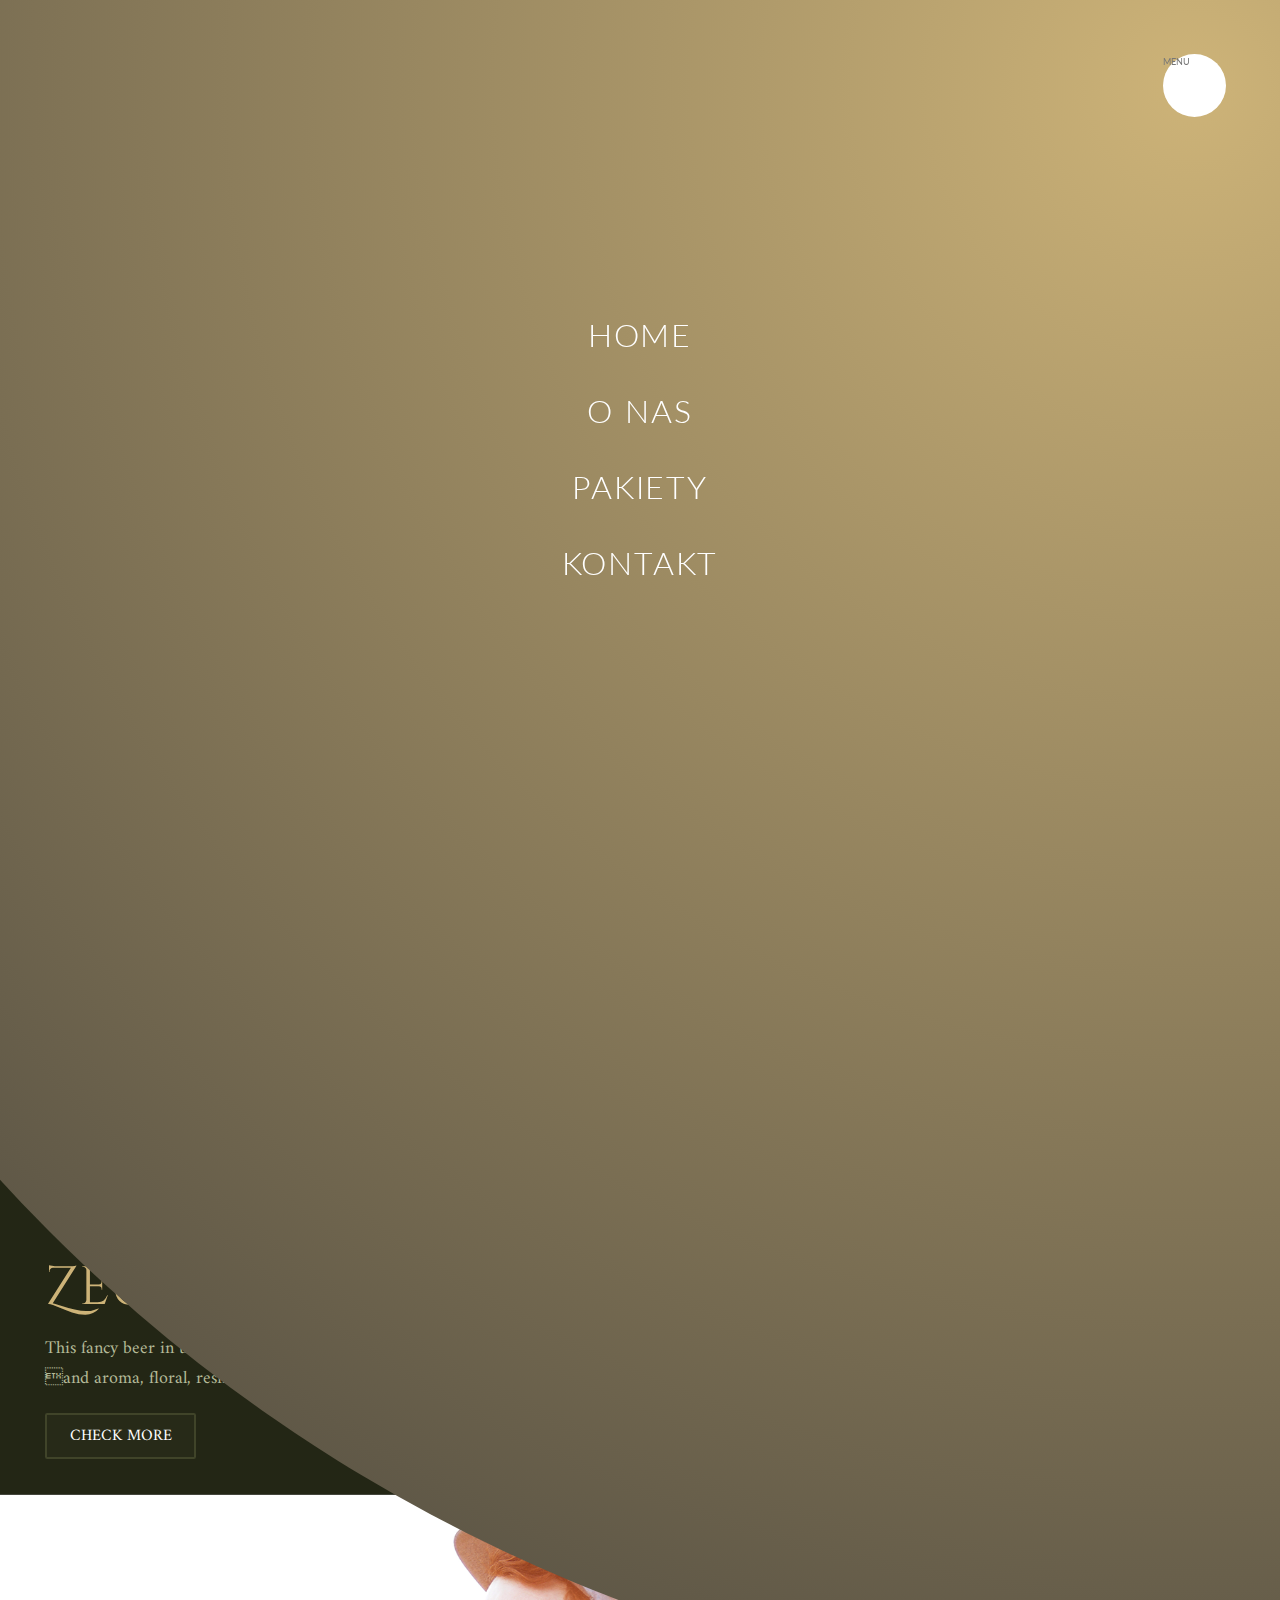
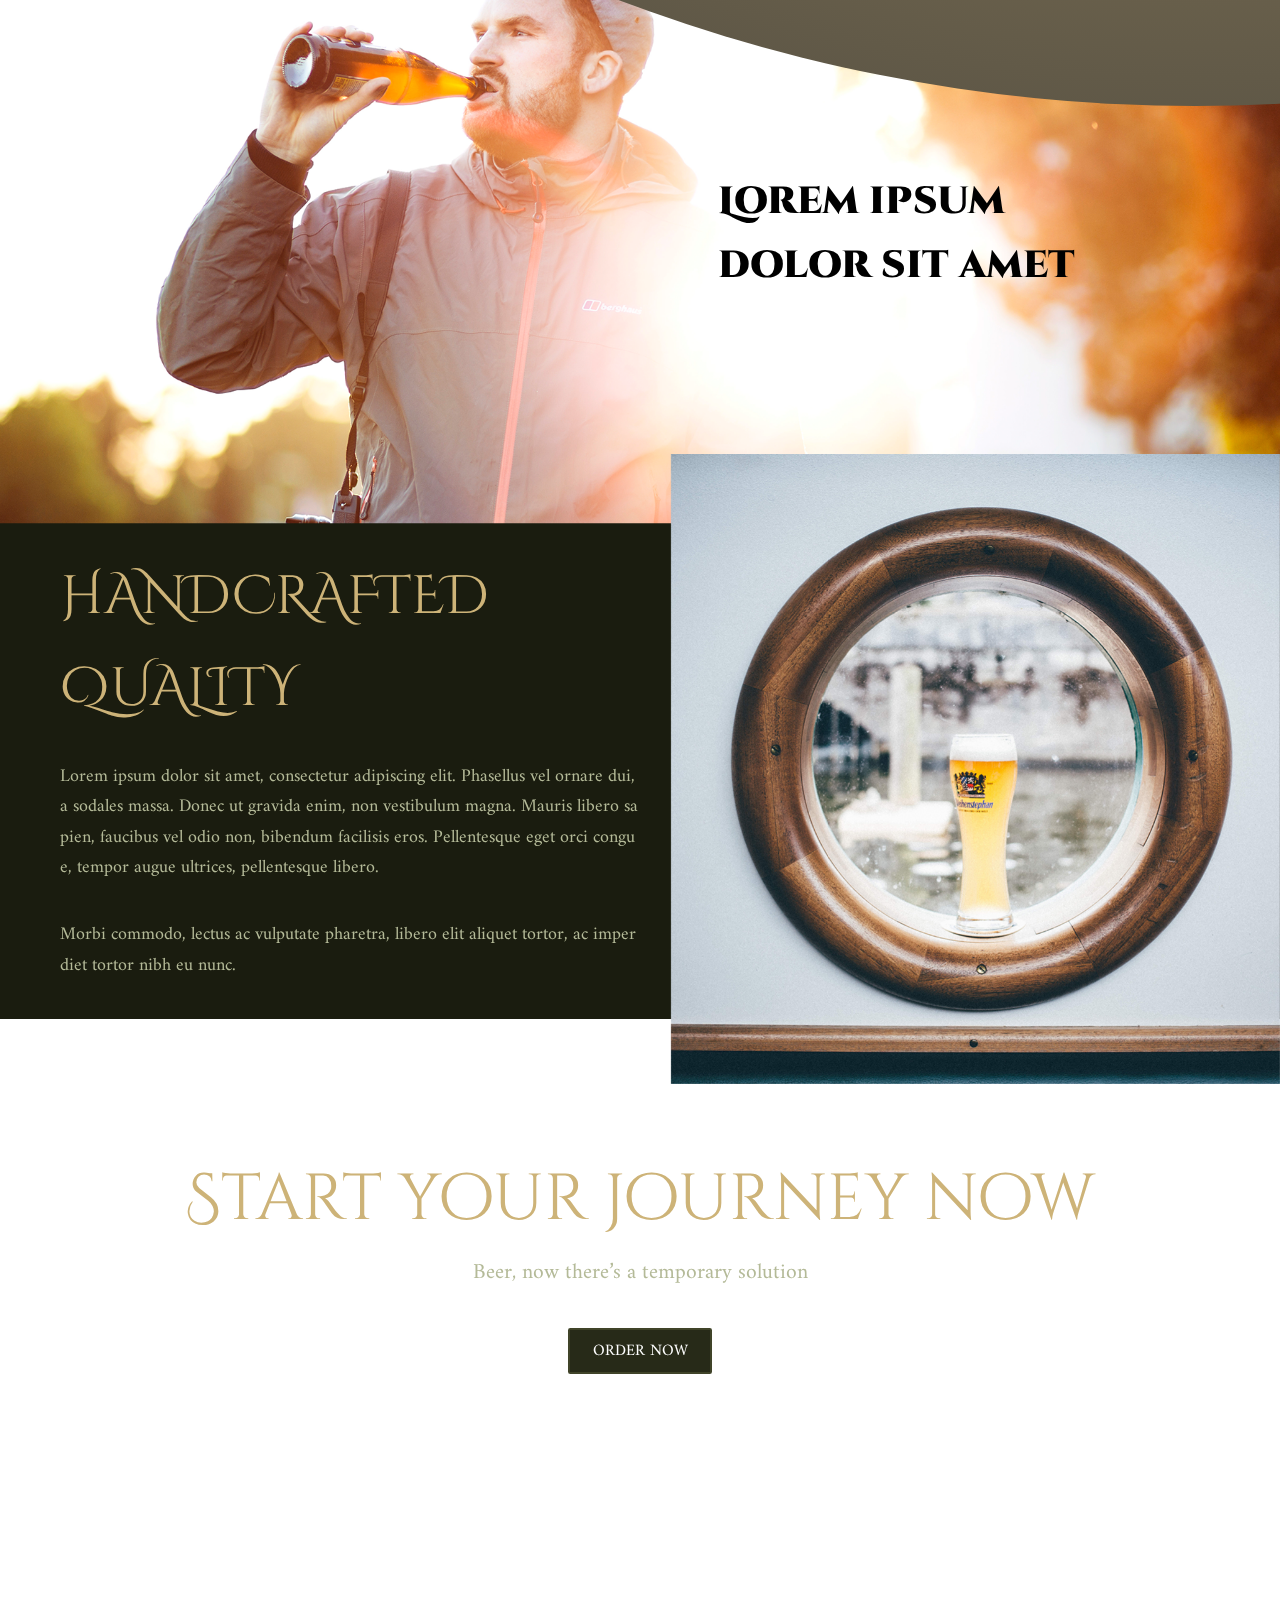
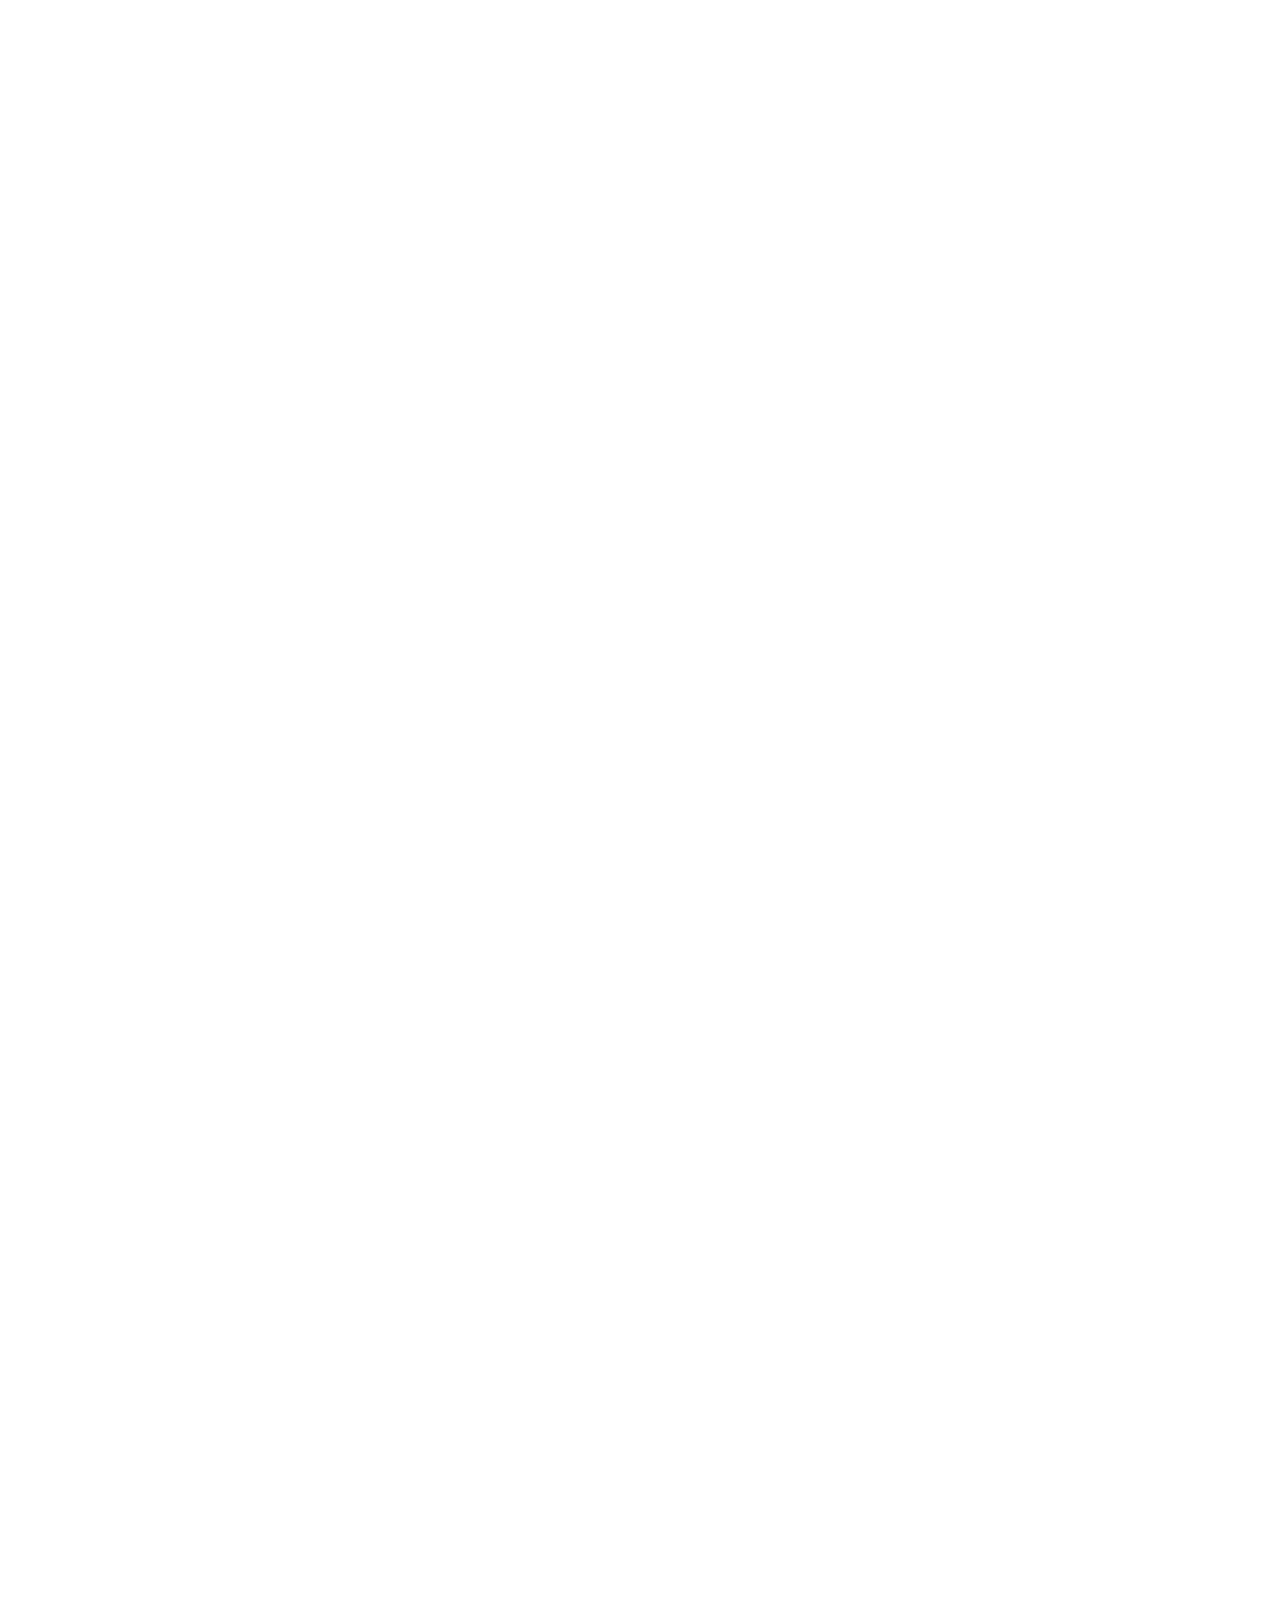
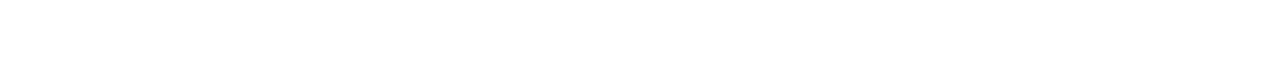
==== index.html @ 7e0c9256 "wysylam" ====
<!DOCTYPE html>
<html lang="pl-PL">
  <head>
    <meta charset="UTF-8"/>
    <meta name="viewport" content="width=device-width, initial-scale=1.0"/>
    <meta http-equiv="X-UA-Compatible" content="ie=edge"/>
    <link rel="stylesheet" href="https://fonts.googleapis.com/css?family=Lato:100,300,400,700,900"/>
    <link rel="stylesheet" href="https://use.fontawesome.com/releases/v5.0.13/css/all.css"/>
    <link rel="stylesheet" href="css/bootstrap.min.css"/>
    <link rel="stylesheet" href="css/main.css"/>
    <script src="https://code.jquery.com/jquery-3.2.1.slim.min.js"></script>
    <script src="https://cdnjs.cloudflare.com/ajax/libs/popper.js/1.12.9/umd/popper.min.js"></script>
    <script src="js/bootstrap.min.js"></script>
    <script src="js/app.js"></script>
    <title>Piwko</title>
  </head>
  <body>

    <div class="navigation">
      <input type="checkbox" class="navigation__checkbox" id="navi-toggle">
      <label for="navi-toggle" class="navigation__button">MENU</label>

      <div class="navigation__background">&nbsp;</div>
      <nav class="navigation__nav">
        <ul class="navigation__list">
          <li class="navigation__item"><a href="#" class="navigation__link">Home</a></li>
          <li class="navigation__item"><a href="#" class="navigation__link">O nas</a></li>
          <li class="navigation__item"><a href="#" class="navigation__link">Pakiety</a></li>
          <li class="navigation__item"><a href="#" class="navigation__link">Kontakt</a></li>
        </ul>
      </nav>
    </div>

    <header class="header">
      <div class="header__logo-box"><img src="img/logo.png" alt="Logo" class="header__logo"/></div>
      <div class="header__text-box">
        <h1 class="heading-primary"><span class="heading-primary--main">Beer</span><span class="heading-primary--sub-1">Now there's a temporary solution.</span><span class="heading-primary--sub-2">Dan Castellaneta</span></h1>
      </div>
      <div class="header__scroll-box">
        <div class="header__scroll-content"><span class="header__scroll-content--text">scroll down</span><span class="header__scroll-content--icon"> <i class="fas fa-angle-down fa-2x"></i></span></div>
      </div>
    </header>
    <main>
      <section class="section-info">
        <div class="section-info__text-box">
          <h2 class="heading-secondary u-ml-8">The joy of brewing</h2>
          <p class="sub-heading u-ml-8">We develop recipes, imported materials, experiment, and spills brew beer in the friendly breweries.</p>
        </div><img src="img/photo_right.png" alt="Piwny świat" class="section-info__img-right"/><img src="img/butelka.png" alt="Butelka z piwem" class="section-info__img-bottle"/>
        <div class="section-info__banner">
          <h2 class="heading-secondary u-ml-8">Zeus - Best Quality</h2>
          <p class="sub-heading u-ml-8">This fancy beer in the style of American India Pale Ale. Red-copper-bodied, with citrus flavor and aroma, floral, resin, pine and fruit derived from American hops.</p><a href="#" class="btn btn--black u-ml-8">CHECK MORE</a>
        </div>
      </section>
      <section class="section-banner-1">
        <div class="section-banner-1__text-box">
          <h2>Lorem ipsum </br> dolor sit amet</h2>
        </div>
      </section>
      <section class="section-handcraft">
        <div class="col-6">
          <div class="section-handcraft__text-box">
            <h2 class="heading-secondary u-ml-8">HANDCRAFTED QUALITY</h2>
            <p class="sub-heading u-ml-8">Lorem ipsum dolor sit amet, consectetur adipiscing elit. Phasellus vel ornare dui, a sodales massa. Donec ut gravida enim, non vestibulum magna. Mauris libero sapien, faucibus vel odio non, bibendum facilisis eros. Pellentesque eget orci congue, tempor augue ultrices, pellentesque libero.</p>
            <p class="sub-heading u-ml-8"> Morbi commodo, lectus ac vulputate pharetra, libero elit aliquet tortor, ac imperdiet tortor nibh eu nunc. </p>
          </div>
        </div><img src="img/photo_right_2.png" alt="" class="section-handcraft__img-right float-right"/>
      </section>
      <section class="section-banner-2">
        <div class="section-banner-2__text-box">
          <h2 class="heading-secondary">Start your journey now</h2>
          <p class="sub-heading">Beer, now there’s a temporary solution</p><a href="#" class="btn btn--black">ORDER NOW</a>
        </div>
      </section>
    </main>
    <footer class="footer">
      <div class="container">
        <div class="row">
          <div class="col-md-4"> 
            <h2 class="footer__heading">O nas</h2>
            <p class="footer__text">Lorem ipsum dolor amet vaporware tilde thundercats you probably haven't heard of them, flannel deep v next level wayfarers shaman street art humblebrag.</p>
          </div>
          <div class="col-md-4">
            <h2 class="footer__heading">Współpraca</h2>
            <p class="footer__text"> Meggings fingerstache 3 wolf moon gentrify pour-over shabby chic listicle plaid readymade. Single-origin coffee kickstarter offal messenger bag vexillologist. </p>
          </div>
          <div class="col-md-4"> 
            <div class="footer__list">
              <h2 class="footer__heading">Bądź w kontakcie</h2><a href="" class="footer__link footer__link--fb"><i class="fab fa-facebook-f"></i></a><a href="" class="footer__link footer__link--tt"><i class="fab fa-twitter"></i></a><a href="" class="footer__link footer__link--yt"><i class="fab fa-youtube"></i></a><a href="" class="footer__link footer__link--pin"><i class="fab fa-pinterest"></i></a>
            </div>
          </div>
        </div>
      </div>
    </footer>
  </body>
</html>
---- css/main.css ----
@charset "UTF-8";
@import url("https://fonts.googleapis.com/css?family=Cinzel+Decorative:400,700,900");
@import url("https://fonts.googleapis.com/css?family=Amiri:400,400i,700i");
/* line 5, ../../../../../../Program Files (x86)/RailsInstaller/Ruby2.3.0/lib/ruby/gems/2.3.0/gems/compass-core-1.0.3/stylesheets/compass/reset/_utilities.scss */
html, body, div, span, applet, object, iframe,
h1, h2, h3, h4, h5, h6, p, blockquote, pre,
a, abbr, acronym, address, big, cite, code,
del, dfn, em, img, ins, kbd, q, s, samp,
small, strike, strong, sub, sup, tt, var,
b, u, i, center,
dl, dt, dd, ol, ul, li,
fieldset, form, label, legend,
table, caption, tbody, tfoot, thead, tr, th, td,
article, aside, canvas, details, embed,
figure, figcaption, footer, header, hgroup,
menu, nav, output, ruby, section, summary,
time, mark, audio, video {
  margin: 0;
  padding: 0;
  border: 0;
  font: inherit;
  font-size: 100%;
  vertical-align: baseline;
}

/* line 22, ../../../../../../Program Files (x86)/RailsInstaller/Ruby2.3.0/lib/ruby/gems/2.3.0/gems/compass-core-1.0.3/stylesheets/compass/reset/_utilities.scss */
html {
  line-height: 1;
}

/* line 24, ../../../../../../Program Files (x86)/RailsInstaller/Ruby2.3.0/lib/ruby/gems/2.3.0/gems/compass-core-1.0.3/stylesheets/compass/reset/_utilities.scss */
ol, ul {
  list-style: none;
}

/* line 26, ../../../../../../Program Files (x86)/RailsInstaller/Ruby2.3.0/lib/ruby/gems/2.3.0/gems/compass-core-1.0.3/stylesheets/compass/reset/_utilities.scss */
table {
  border-collapse: collapse;
  border-spacing: 0;
}

/* line 28, ../../../../../../Program Files (x86)/RailsInstaller/Ruby2.3.0/lib/ruby/gems/2.3.0/gems/compass-core-1.0.3/stylesheets/compass/reset/_utilities.scss */
caption, th, td {
  text-align: left;
  font-weight: normal;
  vertical-align: middle;
}

/* line 30, ../../../../../../Program Files (x86)/RailsInstaller/Ruby2.3.0/lib/ruby/gems/2.3.0/gems/compass-core-1.0.3/stylesheets/compass/reset/_utilities.scss */
q, blockquote {
  quotes: none;
}
/* line 103, ../../../../../../Program Files (x86)/RailsInstaller/Ruby2.3.0/lib/ruby/gems/2.3.0/gems/compass-core-1.0.3/stylesheets/compass/reset/_utilities.scss */
q:before, q:after, blockquote:before, blockquote:after {
  content: "";
  content: none;
}

/* line 32, ../../../../../../Program Files (x86)/RailsInstaller/Ruby2.3.0/lib/ruby/gems/2.3.0/gems/compass-core-1.0.3/stylesheets/compass/reset/_utilities.scss */
a img {
  border: none;
}

/* line 116, ../../../../../../Program Files (x86)/RailsInstaller/Ruby2.3.0/lib/ruby/gems/2.3.0/gems/compass-core-1.0.3/stylesheets/compass/reset/_utilities.scss */
article, aside, details, figcaption, figure, footer, header, hgroup, main, menu, nav, section, summary {
  display: block;
}

/*
0-576px :       sm
576-768px :     md
768-992px :     lg
992-1200 :      xl
1200-1366:      xxl
[1366+] :   Podstawowe style


$breakepoint opcje:
-sm
-md
-gl
-xl

1em = 16px : najlepsze do media-query s─ů em'y , 16px to podstawowa warto┼Ť─ç czcionki przegl─ůdarki
*/
@keyframes upDown {
  0% {
    opacity: 0;
    -webkit-transform: translateY(-5px);
    -moz-transform: translateY(-5px);
    -ms-transform: translateY(-5px);
    -o-transform: translateY(-5px);
    transform: translateY(-5px);
  }
  100% {
    opacity: 1;
    -webkit-transform: translateY(15px);
    -moz-transform: translateY(15px);
    -ms-transform: translateY(15px);
    -o-transform: translateY(15px);
    transform: translateY(15px);
  }
}
/* line 1, ../sass/base/_base.scss */
*,
*::before,
*::after {
  margin: 0;
  padding: 0;
  box-sizing: inherit;
}

/* line 9, ../sass/base/_base.scss */
html {
  font-size: 62.5%;
}
@media (max-width: 85.375em) {
  /* line 9, ../sass/base/_base.scss */
  html {
    font-size: 56.25%;
  }
}
@media (max-width: 75em) {
  /* line 9, ../sass/base/_base.scss */
  html {
    font-size: 50%;
  }
}
@media (max-width: 62em) {
  /* line 9, ../sass/base/_base.scss */
  html {
    font-size: 43.75%;
  }
}
@media (max-width: 48em) {
  /* line 9, ../sass/base/_base.scss */
  html {
    font-size: 43.75%;
  }
}
@media (max-width: 36em) {
  /* line 9, ../sass/base/_base.scss */
  html {
    font-size: 31.25%;
  }
}

/* line 34, ../sass/base/_base.scss */
body {
  box-sizing: border-box;
}

/* line 4, ../sass/base/_typography.scss */
body {
  font-family: "Lato", sans-serif;
  font-weight: 400;
  line-height: 1.7;
  color: #777;
}

/* line 11, ../sass/base/_typography.scss */
.heading-secondary {
  font-family: "Cinzel Decorative", cursive;
  font-size: 6rem;
}
@media (max-width: 62em) {
  /* line 11, ../sass/base/_typography.scss */
  .heading-secondary {
    font-size: 5rem;
  }
}
@media (max-width: 48em) {
  /* line 11, ../sass/base/_typography.scss */
  .heading-secondary {
    font-size: 4.7rem;
  }
}
@media (max-width: 425px) {
  /* line 11, ../sass/base/_typography.scss */
  .heading-secondary {
    font-size: 3.7rem;
  }
}

/* line 28, ../sass/base/_typography.scss */
.sub-heading {
  font-family: "Amiri", cursive;
  font-size: 2rem;
}
@media (max-width: 62em) {
  /* line 28, ../sass/base/_typography.scss */
  .sub-heading {
    font-size: 1.8rem;
  }
}

/* line 1, ../sass/base/_utilities.scss */
.u-ml-8 {
  margin-left: 8rem;
}
@media (max-width: 1440px) {
  /* line 1, ../sass/base/_utilities.scss */
  .u-ml-8 {
    margin-left: 5rem;
  }
}
@media (max-width: 425px) {
  /* line 1, ../sass/base/_utilities.scss */
  .u-ml-8 {
    margin-left: 3rem;
  }
}

/* line 3, ../sass/components/_btn-black.scss */
.btn--black:link, .btn--black:visited {
  font-family: 'Amiri', cursive;
  font-size: initial;
  text-transform: uppercase;
  color: #fff;
  border: 2px solid #404429;
  background: #272a18;
  padding: 1rem 2.5rem;
  -webkit-transition: all 0.3s ease-in;
  -moz-transition: all 0.3s ease-in;
  -ms-transition: all 0.3s ease-in;
  -o-transition: all 0.3s ease-in;
  transition: all 0.3s ease-in;
}
/* line 16, ../sass/components/_btn-black.scss */
.btn--black:hover {
  color: #272a18;
  background: #e9e0e0;
}

/* line 1, ../sass/layout/_footer.scss */
.footer {
  background: #272a18;
  padding: 4rem;
  height: 20rem;
  position: fixed;
  bottom: 0;
  width: 100%;
  color: #fff;
  font-size: initial;
}
@media (max-width: 48em) {
  /* line 1, ../sass/layout/_footer.scss */
  .footer {
    height: 40rem;
  }
}
@media (max-width: 36em) {
  /* line 1, ../sass/layout/_footer.scss */
  .footer {
    height: 30rem;
  }
}
@media (max-width: 425px) {
  /* line 1, ../sass/layout/_footer.scss */
  .footer {
    height: 35rem;
  }
}
/* line 21, ../sass/layout/_footer.scss */
.footer__heading {
  font-size: 2.5rem;
  margin-bottom: 2rem;
}
/* line 26, ../sass/layout/_footer.scss */
.footer__text {
  font-size: 1.4rem;
}
@media (max-width: 48em) {
  /* line 30, ../sass/layout/_footer.scss */
  .footer__text:not(:last-child) {
    margin-bottom: 4rem;
  }
}
/* line 37, ../sass/layout/_footer.scss */
.footer__link {
  position: relative;
  display: inline-block;
  width: 4rem;
  height: 4rem;
  border-radius: 50%;
  transition: all .3s ease;
}
/* line 45, ../sass/layout/_footer.scss */
.footer__link:not(:last-child) {
  margin-right: 2.3rem;
}
/* line 49, ../sass/layout/_footer.scss */
.footer__link:link, .footer__link:visited {
  color: #fff;
}
/* line 54, ../sass/layout/_footer.scss */
.footer__link:hover {
  border: 1px solid #fff;
}
/* line 58, ../sass/layout/_footer.scss */
.footer__link i {
  position: absolute;
  top: 50%;
  left: 50%;
  transform: translate(-50%, -50%);
}
/* line 62, ../sass/layout/_footer.scss */
.footer__link--fb {
  background: #2e3192;
}
/* line 66, ../sass/layout/_footer.scss */
.footer__link--tt {
  background: #00aeef;
}
/* line 70, ../sass/layout/_footer.scss */
.footer__link--yt {
  background: #ed3123;
}
/* line 74, ../sass/layout/_footer.scss */
.footer__link--pin {
  background: #c8232c;
}

/* line 1, ../sass/layout/_header-home.scss */
.header {
  height: 100vh;
  position: relative;
  background: url("../img/header_background.png") no-repeat center center;
  z-index: 100;
}
@media (max-width: 62em) {
  /* line 1, ../sass/layout/_header-home.scss */
  .header {
    height: 90vh;
  }
}
@media (max-width: 48em) {
  /* line 1, ../sass/layout/_header-home.scss */
  .header {
    height: 80vh;
  }
}
@media (max-width: 36em) {
  /* line 1, ../sass/layout/_header-home.scss */
  .header {
    height: 70vh;
  }
}
@media (max-width: 425px) {
  /* line 1, ../sass/layout/_header-home.scss */
  .header {
    height: 50vh;
  }
}
/* line 23, ../sass/layout/_header-home.scss */
.header__logo-box {
  text-align: center;
  padding-top: 3.5rem;
}
/* line 28, ../sass/layout/_header-home.scss */
.header__logo {
  height: 12rem;
}
/* line 32, ../sass/layout/_header-home.scss */
.header__text-box {
  position: absolute;
  top: 50%;
  left: 50%;
  transform: translate(-50%, -50%);
}
/* line 35, ../sass/layout/_header-home.scss */
.header__text-box .heading-primary {
  text-align: center;
  color: #fff;
}
/* line 40, ../sass/layout/_header-home.scss */
.header__text-box .heading-primary span {
  display: block;
}
/* line 44, ../sass/layout/_header-home.scss */
.header__text-box .heading-primary--main {
  font-size: 6rem;
  font-family: "Cinzel Decorative", cursive;
  font-weight: 900;
  position: relative;
}
/* line 62, ../sass/layout/_header-home.scss */
.header__text-box .heading-primary--main::before, .header__text-box .heading-primary--main::after {
  position: absolute;
  display: block;
  content: '';
  width: 30%;
  height: 3px;
  top: 50%;
  background: #cdb378;
}
@media (max-width: 48em) {
  /* line 62, ../sass/layout/_header-home.scss */
  .header__text-box .heading-primary--main::before, .header__text-box .heading-primary--main::after {
    height: 1px;
  }
}
/* line 78, ../sass/layout/_header-home.scss */
.header__text-box .heading-primary--main::before {
  left: 0;
}
@media (max-width: 48em) {
  /* line 78, ../sass/layout/_header-home.scss */
  .header__text-box .heading-primary--main::before {
    left: -10px;
  }
}
/* line 87, ../sass/layout/_header-home.scss */
.header__text-box .heading-primary--main::after {
  right: 0;
}
@media (max-width: 48em) {
  /* line 87, ../sass/layout/_header-home.scss */
  .header__text-box .heading-primary--main::after {
    right: -10px;
  }
}
/* line 97, ../sass/layout/_header-home.scss */
.header__text-box .heading-primary--sub-1 {
  font-size: 3.6rem;
  font-family: "Cinzel Decorative", cursive;
  font-weight: 400;
  letter-spacing: -1px;
  margin-top: -25px;
}
@media (max-width: 48em) {
  /* line 97, ../sass/layout/_header-home.scss */
  .header__text-box .heading-primary--sub-1 {
    font-size: 3rem;
    margin-top: -10px;
  }
}
/* line 134, ../sass/layout/_header-home.scss */
.header__text-box .heading-primary--sub-2 {
  font-size: 2.4rem;
  font-family: "Amiri", cursive;
  color: #cdb378;
}
@media (max-width: 62em) {
  /* line 134, ../sass/layout/_header-home.scss */
  .header__text-box .heading-primary--sub-2 {
    font-size: 1.7rem;
  }
}
@media (max-width: 36em) {
  /* line 134, ../sass/layout/_header-home.scss */
  .header__text-box .heading-primary--sub-2 {
    font-size: 1.2rem;
  }
}
/* line 153, ../sass/layout/_header-home.scss */
.header__scroll-box {
  position: absolute;
  bottom: 3.7rem;
  text-align: center;
  left: 50%;
  transform: translateX(-50%);
  cursor: pointer;
}
@media (max-width: 62em) {
  /* line 153, ../sass/layout/_header-home.scss */
  .header__scroll-box {
    bottom: 1.7rem;
  }
}
/* line 168, ../sass/layout/_header-home.scss */
.header__scroll-content {
  color: #cdb378;
  font-size: 1.4rem;
  text-transform: uppercase;
}
@media (max-width: 36em) {
  /* line 168, ../sass/layout/_header-home.scss */
  .header__scroll-content {
    font-size: 1rem;
  }
}
/* line 177, ../sass/layout/_header-home.scss */
.header__scroll-content--text {
  display: block;
}
/* line 181, ../sass/layout/_header-home.scss */
.header__scroll-content--icon {
  display: block;
  animation: upDown 3s ease infinite;
}

/* line 2, ../sass/layout/_navigation.scss */
.navigation__checkbox {
  display: none;
}
/* line 6, ../sass/layout/_navigation.scss */
.navigation__button {
  background-color: #fff;
  width: 7rem;
  height: 7rem;
  z-index: 2000;
  border-radius: 50%;
  position: fixed;
  top: 6rem;
  right: 6rem;
}
/* line 18, ../sass/layout/_navigation.scss */
.navigation__background {
  width: 6rem;
  height: 6rem;
  z-index: 1000;
  border-radius: 50%;
  position: fixed;
  top: 6.5rem;
  right: 6.5rem;
  background-image: radial-gradient(#cdb378, #333333);
  transform: scale(60);
}
/* line 30, ../sass/layout/_navigation.scss */
.navigation__nav {
  height: 100vh;
  width: 100%;
  top: 0;
  right: 0;
  position: fixed;
  z-index: 1500;
}
/* line 39, ../sass/layout/_navigation.scss */
.navigation__list {
  position: absolute;
  top: 50%;
  left: 50%;
  transform: translate(-50%, -50%);
  text-align: center;
}
/* line 44, ../sass/layout/_navigation.scss */
.navigation__item {
  margin: 1.5rem;
  letter-spacing: .2rem;
}
/* line 51, ../sass/layout/_navigation.scss */
.navigation__link:link, .navigation__link:visited {
  display: inline-block;
  text-decoration: none;
  font-size: 3.5rem;
  font-weight: 300;
  padding: .5rem 1rem;
  color: #fff;
  text-transform: uppercase;
  background-image: linear-gradient(120deg, transparent 0%, transparent 50%, #fff 50%);
  background-size: 230%;
  transition: all .6s;
  backface-visibility: hidden;
}
/* line 66, ../sass/layout/_navigation.scss */
.navigation__link:hover, .navigation__link:active {
  text-decoration: none;
  color: #333;
  background-position: 100%;
  transform: translateX(1rem);
}

/* line 1, ../sass/pages/_home.scss */
main {
  position: relative;
  margin-bottom: 20rem;
  z-index: 100;
}
@media (max-width: 48em) {
  /* line 1, ../sass/pages/_home.scss */
  main {
    margin-bottom: 40rem;
  }
}
@media (max-width: 36em) {
  /* line 1, ../sass/pages/_home.scss */
  main {
    margin-bottom: 30rem;
  }
}
@media (max-width: 425px) {
  /* line 1, ../sass/pages/_home.scss */
  main {
    margin-bottom: 35rem;
  }
}

/* line 18, ../sass/pages/_home.scss */
.section-info {
  background: #18190e;
  position: relative;
  height: 66rem;
}
/* line 23, ../sass/pages/_home.scss */
.section-info__img-right {
  height: 58rem;
  right: 0;
  position: absolute;
  transform: translateY(-50px);
}
@media (max-width: 48em) {
  /* line 23, ../sass/pages/_home.scss */
  .section-info__img-right {
    transform: translateY(0);
  }
}
@media (max-width: 36em) {
  /* line 23, ../sass/pages/_home.scss */
  .section-info__img-right {
    height: 48rem;
  }
}
@media (max-width: 425px) {
  /* line 23, ../sass/pages/_home.scss */
  .section-info__img-right {
    height: 30rem;
  }
}
/* line 43, ../sass/pages/_home.scss */
.section-info__img-bottle {
  height: 70rem;
  position: absolute;
  right: 45rem;
  top: 60px;
  z-index: 1;
}
@media (max-width: 48em) {
  /* line 43, ../sass/pages/_home.scss */
  .section-info__img-bottle {
    right: 17rem;
    top: 20px;
  }
}
@media (max-width: 425px) {
  /* line 43, ../sass/pages/_home.scss */
  .section-info__img-bottle {
    right: 8rem;
  }
}
/* line 61, ../sass/pages/_home.scss */
.section-info__text-box {
  position: absolute;
  top: 10rem;
}
/* line 65, ../sass/pages/_home.scss */
.section-info__text-box .heading-secondary {
  color: #fff;
}
/* line 69, ../sass/pages/_home.scss */
.section-info__text-box .sub-heading {
  color: #cdb378;
}
@media (max-width: 48em) {
  /* line 69, ../sass/pages/_home.scss */
  .section-info__text-box .sub-heading {
    width: 60%;
  }
}
/* line 79, ../sass/pages/_home.scss */
.section-info__banner {
  background: url(../img/banner_1.png) no-repeat center center;
  padding: 4rem 0;
  position: absolute;
  top: 30rem;
  width: 82%;
  height: 358px;
}
/* line 87, ../sass/pages/_home.scss */
.section-info__banner .heading-secondary {
  color: #cdb378;
  margin-top: 4rem;
}
/* line 91, ../sass/pages/_home.scss */
.section-info__banner .sub-heading {
  color: #b4ba98;
  word-break: break-all;
  width: 71%;
}
@media (max-width: 1440px) {
  /* line 91, ../sass/pages/_home.scss */
  .section-info__banner .sub-heading {
    width: 64%;
  }
}
@media (max-width: 62em) {
  /* line 91, ../sass/pages/_home.scss */
  .section-info__banner .sub-heading {
    width: 62%;
  }
}
@media (max-width: 48em) {
  /* line 91, ../sass/pages/_home.scss */
  .section-info__banner .sub-heading {
    width: 70%;
  }
}
/* line 110, ../sass/pages/_home.scss */
.section-info__banner .btn--black {
  margin-top: 2rem;
}
@media (max-width: 36em) {
  /* line 110, ../sass/pages/_home.scss */
  .section-info__banner .btn--black {
    padding: 1rem 2rem .6rem;
    font-size: 2.4rem;
  }
}

/* line 123, ../sass/pages/_home.scss */
.section-banner-1 {
  background: url(../img/banner_2.png) no-repeat center top/cover;
  height: 70rem;
  position: relative;
}
@media (max-width: 36em) {
  /* line 123, ../sass/pages/_home.scss */
  .section-banner-1 {
    height: 50rem;
  }
}
/* line 132, ../sass/pages/_home.scss */
.section-banner-1__text-box {
  position: absolute;
  top: 50%;
  left: 70%;
  transform: translate(-50%, -30%);
}
/* line 138, ../sass/pages/_home.scss */
.section-banner-1__text-box h2 {
  font-size: 4.7rem;
  font-family: "Cinzel Decorative", cursive;
  font-weight: 900;
  color: #000;
}
@media (max-width: 1440px) {
  /* line 138, ../sass/pages/_home.scss */
  .section-banner-1__text-box h2 {
    font-size: 4.2rem;
  }
}
@media (max-width: 48em) {
  /* line 138, ../sass/pages/_home.scss */
  .section-banner-1__text-box h2 {
    font-size: 3.4rem;
  }
}
@media (max-width: 425px) {
  /* line 138, ../sass/pages/_home.scss */
  .section-banner-1__text-box h2 {
    font-size: 2.7rem;
  }
}

/* line 162, ../sass/pages/_home.scss */
.section-handcraft {
  background: #1a1c0f;
  position: relative;
  height: 55rem;
}
/* line 167, ../sass/pages/_home.scss */
.section-handcraft__text-box {
  position: absolute;
  top: 3rem;
}
/* line 171, ../sass/pages/_home.scss */
.section-handcraft__text-box .heading-secondary {
  color: #cdb378;
  margin-bottom: 3rem;
}
/* line 176, ../sass/pages/_home.scss */
.section-handcraft__text-box .sub-heading {
  color: #b4ba98;
  word-break: break-all;
}
/* line 180, ../sass/pages/_home.scss */
.section-handcraft__text-box .sub-heading:last-child {
  margin-top: 4rem;
}
/* line 188, ../sass/pages/_home.scss */
.section-handcraft__img-right {
  height: 70rem;
  margin-top: -71px;
  position: absolute;
  right: 0;
  z-index: 1;
}
@media (max-width: 48em) {
  /* line 188, ../sass/pages/_home.scss */
  .section-handcraft__img-right {
    height: 55rem;
    margin-top: -2px;
  }
}
@media (max-width: 36em) {
  /* line 188, ../sass/pages/_home.scss */
  .section-handcraft__img-right {
    height: 45rem;
  }
}
@media (max-width: 425px) {
  /* line 188, ../sass/pages/_home.scss */
  .section-handcraft__img-right {
    height: 35rem;
  }
}

/* line 212, ../sass/pages/_home.scss */
.section-banner-2 {
  position: relative;
  background: url(../img/banner_xxl_2.png) no-repeat center center/cover;
  height: 230rem;
}
@media (max-width: 36em) {
  /* line 212, ../sass/pages/_home.scss */
  .section-banner-2 {
    height: 180rem;
  }
}
/* line 221, ../sass/pages/_home.scss */
.section-banner-2__text-box {
  padding-top: 14rem;
  text-align: center;
}
@media (max-width: 36em) {
  /* line 221, ../sass/pages/_home.scss */
  .section-banner-2__text-box {
    padding-top: 0;
  }
}
/* line 231, ../sass/pages/_home.scss */
.section-banner-2 .heading-secondary {
  color: #cdb378;
  font-size: 7.2rem;
}
@media (max-width: 48em) {
  /* line 231, ../sass/pages/_home.scss */
  .section-banner-2 .heading-secondary {
    font-size: 5.2rem;
  }
}
/* line 241, ../sass/pages/_home.scss */
.section-banner-2 .sub-heading {
  color: #b4ba98;
  font-size: 2.4rem;
}
/* line 246, ../sass/pages/_home.scss */
.section-banner-2 .btn--black {
  margin-top: 4rem;
}
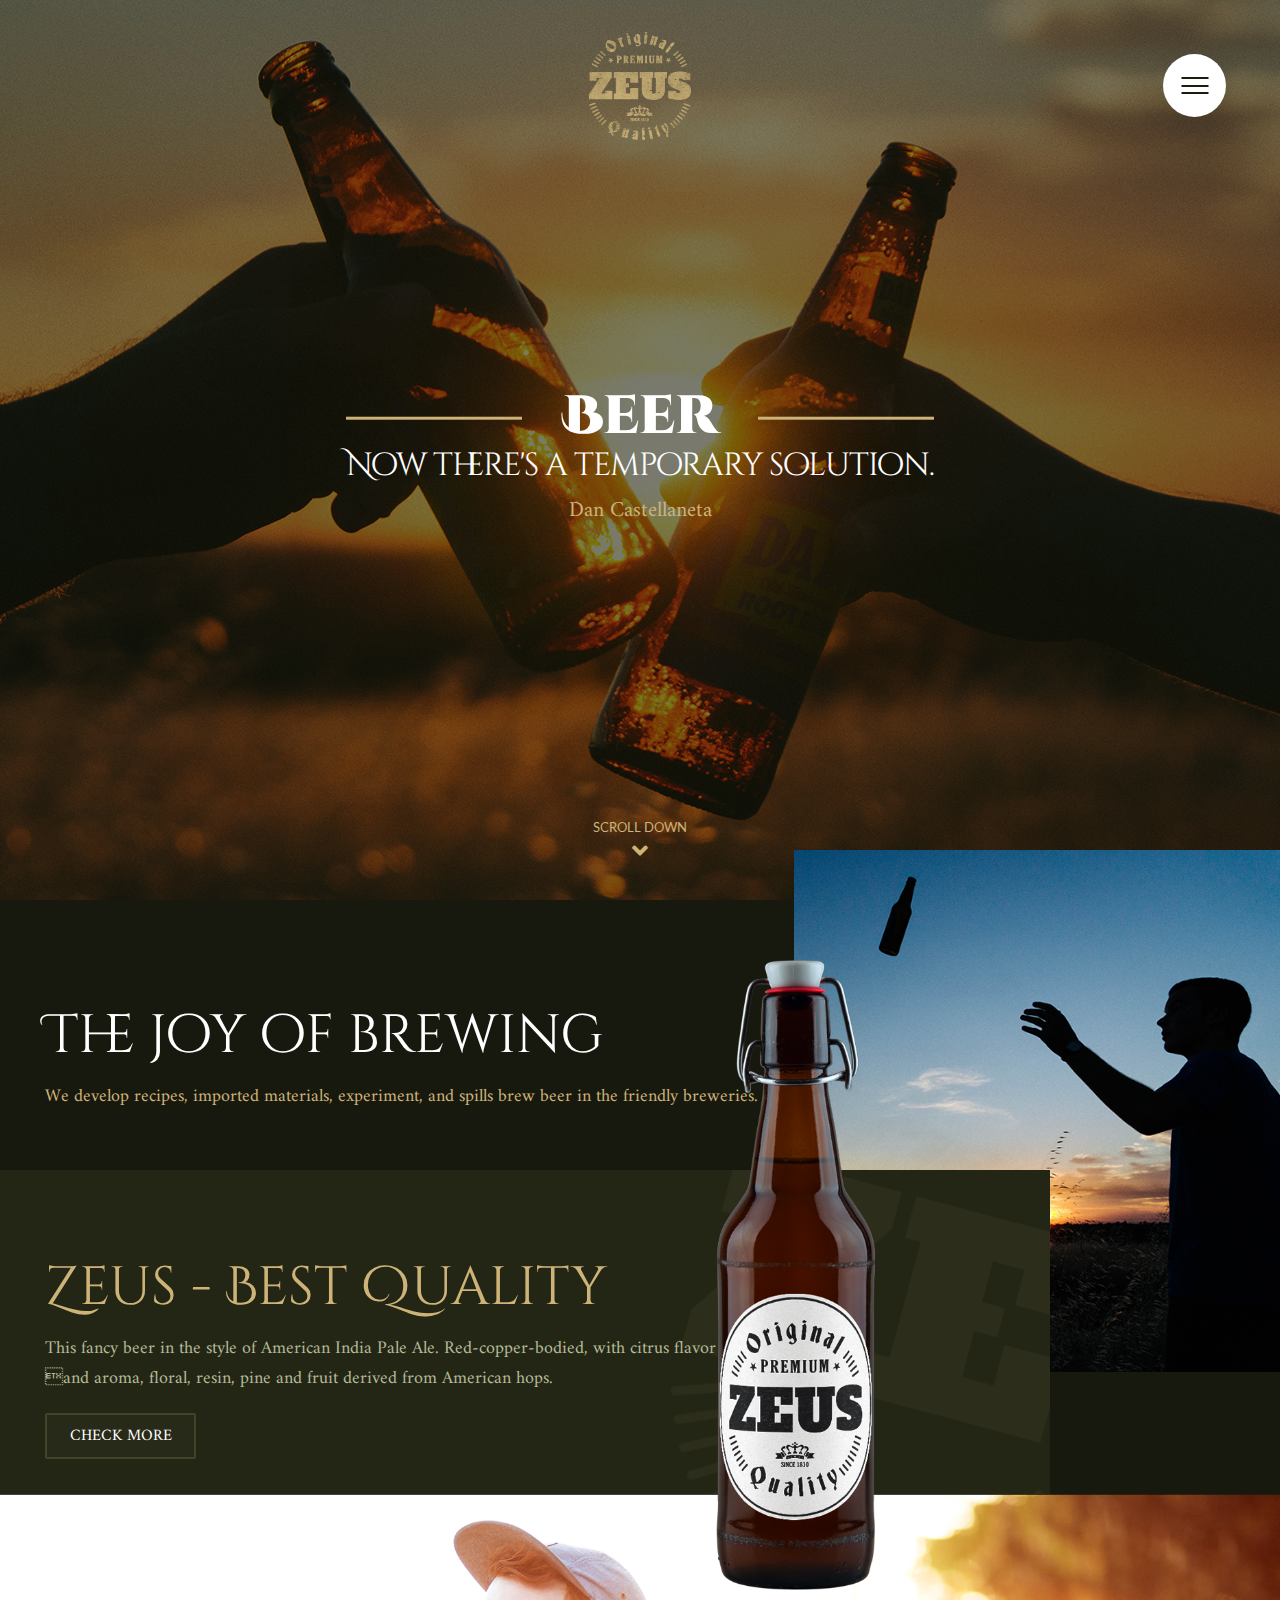
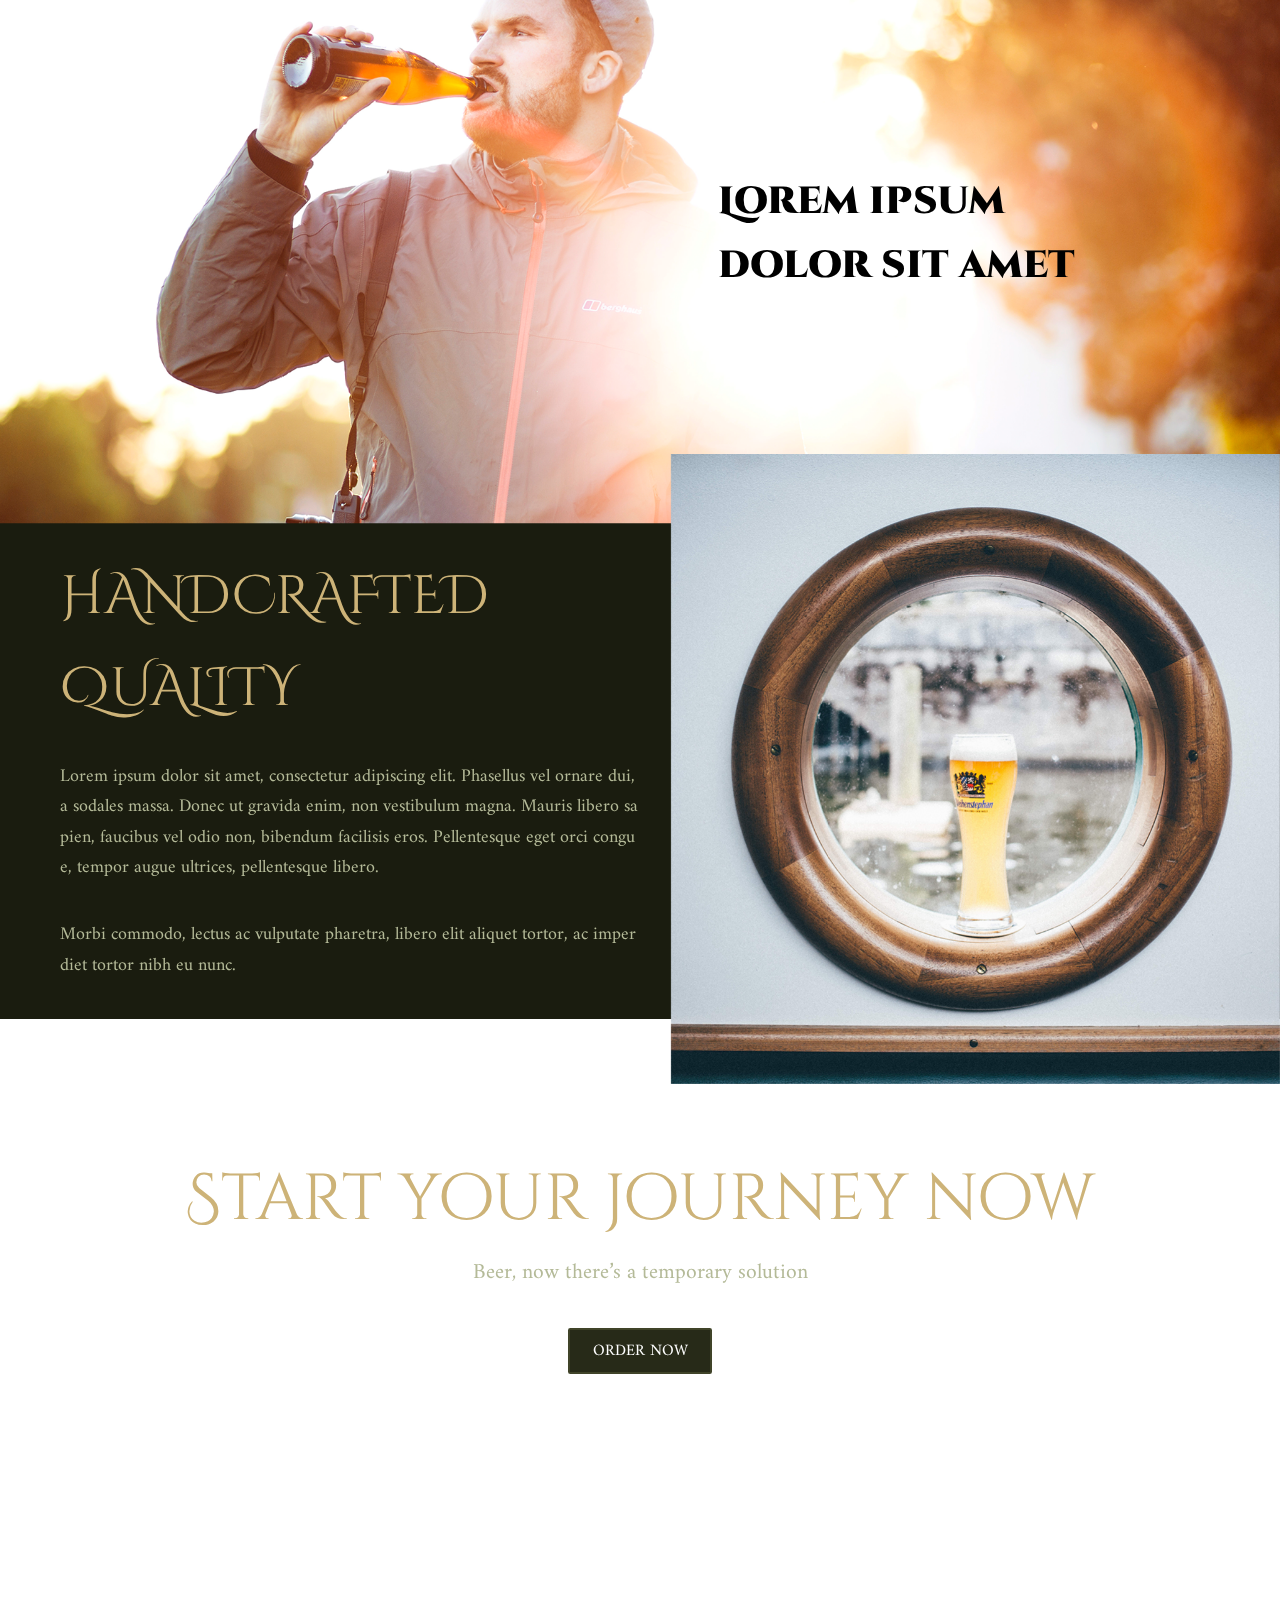
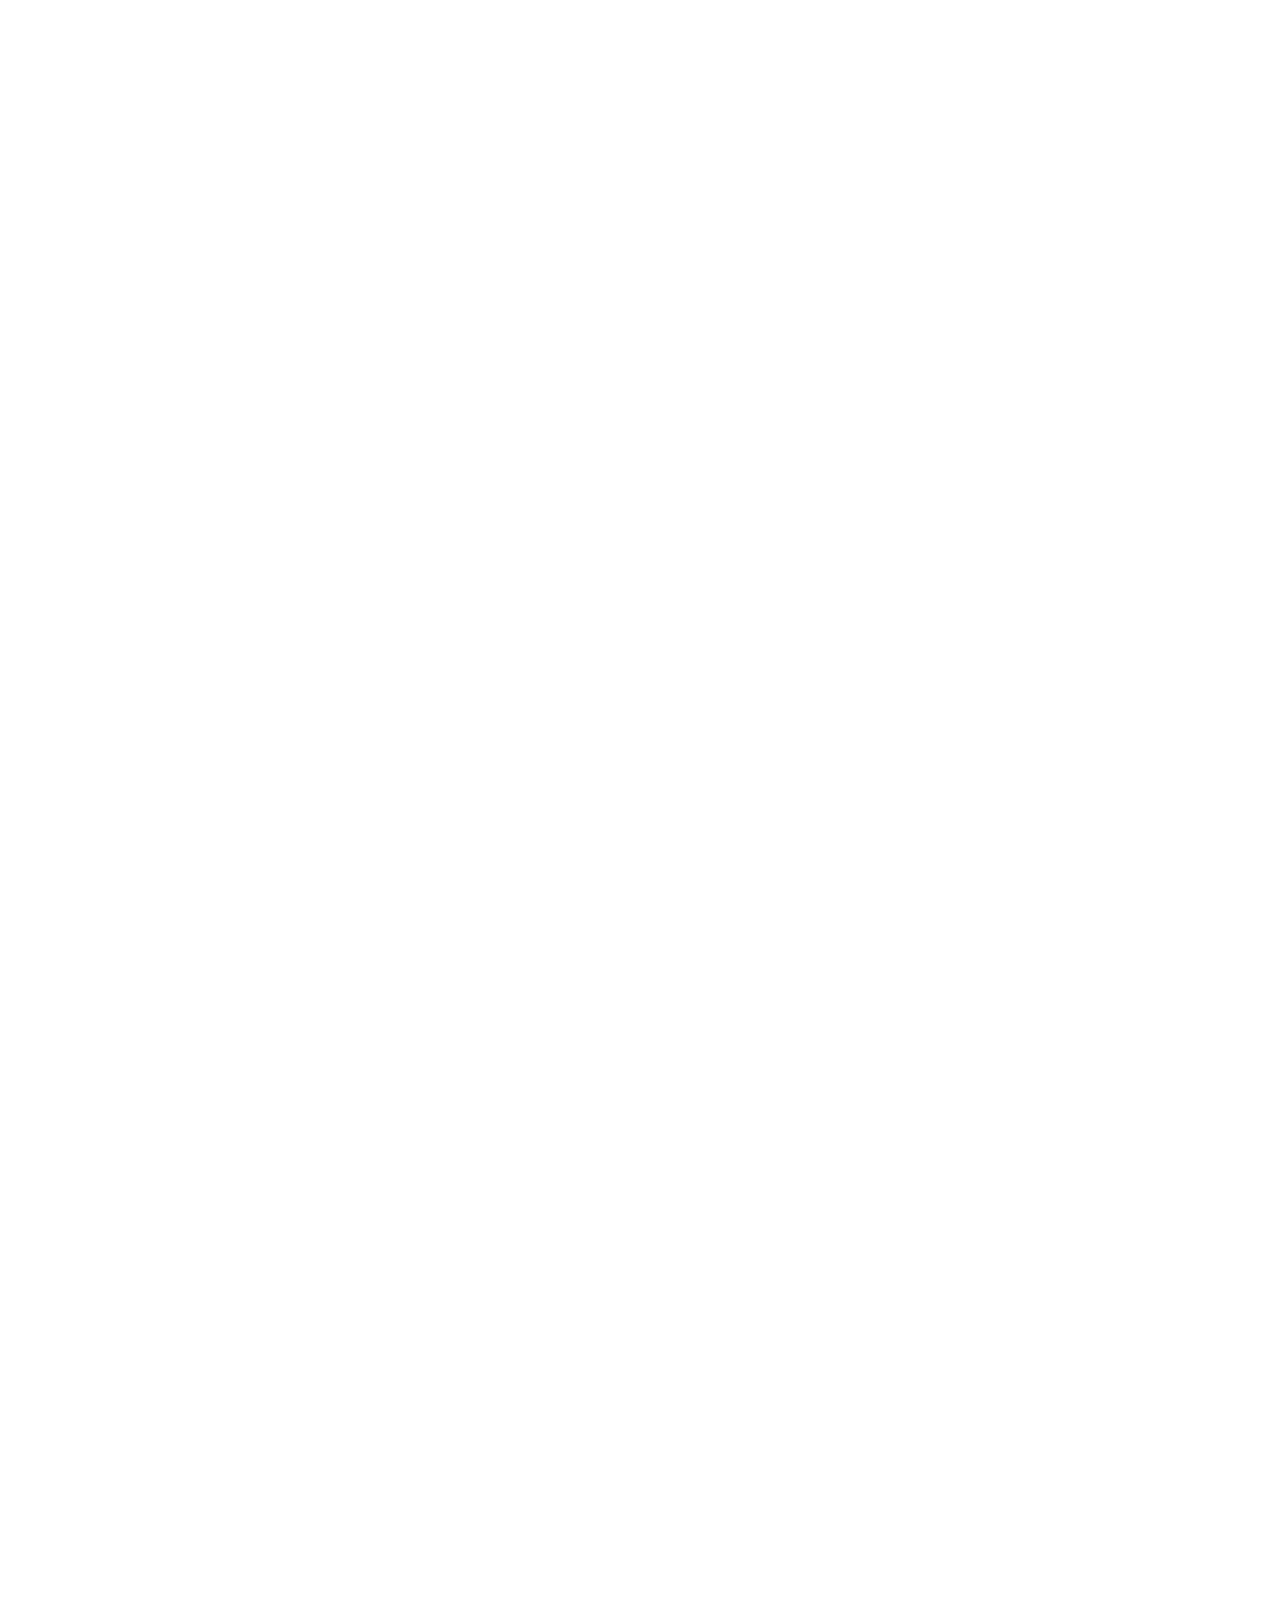
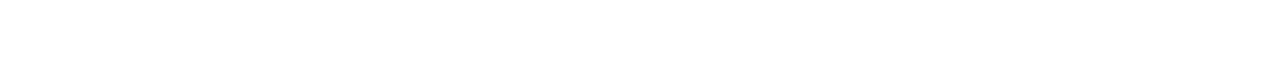
==== commit cab0bf94: "skończona nawigacja" ====
--- a/index.html
+++ b/index.html
@@ -18,7 +18,9 @@
 
     <div class="navigation">
       <input type="checkbox" class="navigation__checkbox" id="navi-toggle">
-      <label for="navi-toggle" class="navigation__button">MENU</label>
+      <label for="navi-toggle" class="navigation__button">
+        <span class="navigation__icon">&nbsp;</span>
+      </label>
 
       <div class="navigation__background">&nbsp;</div>
       <nav class="navigation__nav">
--- a/css/main.css
+++ b/css/main.css
@@ -1,7 +1,7 @@
 @charset "UTF-8";
 @import url("https://fonts.googleapis.com/css?family=Cinzel+Decorative:400,700,900");
 @import url("https://fonts.googleapis.com/css?family=Amiri:400,400i,700i");
-/* line 5, ../../../../../../Program Files (x86)/RailsInstaller/Ruby2.3.0/lib/ruby/gems/2.3.0/gems/compass-core-1.0.3/stylesheets/compass/reset/_utilities.scss */
+/* line 5, C:/Ruby24-x64/lib/ruby/gems/2.4.0/gems/compass-core-1.0.3/stylesheets/compass/reset/_utilities.scss */
 html, body, div, span, applet, object, iframe,
 h1, h2, h3, h4, h5, h6, p, blockquote, pre,
 a, abbr, acronym, address, big, cite, code,
@@ -23,45 +23,45 @@
   vertical-align: baseline;
 }
 
-/* line 22, ../../../../../../Program Files (x86)/RailsInstaller/Ruby2.3.0/lib/ruby/gems/2.3.0/gems/compass-core-1.0.3/stylesheets/compass/reset/_utilities.scss */
+/* line 22, C:/Ruby24-x64/lib/ruby/gems/2.4.0/gems/compass-core-1.0.3/stylesheets/compass/reset/_utilities.scss */
 html {
   line-height: 1;
 }
 
-/* line 24, ../../../../../../Program Files (x86)/RailsInstaller/Ruby2.3.0/lib/ruby/gems/2.3.0/gems/compass-core-1.0.3/stylesheets/compass/reset/_utilities.scss */
+/* line 24, C:/Ruby24-x64/lib/ruby/gems/2.4.0/gems/compass-core-1.0.3/stylesheets/compass/reset/_utilities.scss */
 ol, ul {
   list-style: none;
 }
 
-/* line 26, ../../../../../../Program Files (x86)/RailsInstaller/Ruby2.3.0/lib/ruby/gems/2.3.0/gems/compass-core-1.0.3/stylesheets/compass/reset/_utilities.scss */
+/* line 26, C:/Ruby24-x64/lib/ruby/gems/2.4.0/gems/compass-core-1.0.3/stylesheets/compass/reset/_utilities.scss */
 table {
   border-collapse: collapse;
   border-spacing: 0;
 }
 
-/* line 28, ../../../../../../Program Files (x86)/RailsInstaller/Ruby2.3.0/lib/ruby/gems/2.3.0/gems/compass-core-1.0.3/stylesheets/compass/reset/_utilities.scss */
+/* line 28, C:/Ruby24-x64/lib/ruby/gems/2.4.0/gems/compass-core-1.0.3/stylesheets/compass/reset/_utilities.scss */
 caption, th, td {
   text-align: left;
   font-weight: normal;
   vertical-align: middle;
 }
 
-/* line 30, ../../../../../../Program Files (x86)/RailsInstaller/Ruby2.3.0/lib/ruby/gems/2.3.0/gems/compass-core-1.0.3/stylesheets/compass/reset/_utilities.scss */
+/* line 30, C:/Ruby24-x64/lib/ruby/gems/2.4.0/gems/compass-core-1.0.3/stylesheets/compass/reset/_utilities.scss */
 q, blockquote {
   quotes: none;
 }
-/* line 103, ../../../../../../Program Files (x86)/RailsInstaller/Ruby2.3.0/lib/ruby/gems/2.3.0/gems/compass-core-1.0.3/stylesheets/compass/reset/_utilities.scss */
+/* line 103, C:/Ruby24-x64/lib/ruby/gems/2.4.0/gems/compass-core-1.0.3/stylesheets/compass/reset/_utilities.scss */
 q:before, q:after, blockquote:before, blockquote:after {
   content: "";
   content: none;
 }
 
-/* line 32, ../../../../../../Program Files (x86)/RailsInstaller/Ruby2.3.0/lib/ruby/gems/2.3.0/gems/compass-core-1.0.3/stylesheets/compass/reset/_utilities.scss */
+/* line 32, C:/Ruby24-x64/lib/ruby/gems/2.4.0/gems/compass-core-1.0.3/stylesheets/compass/reset/_utilities.scss */
 a img {
   border: none;
 }
 
-/* line 116, ../../../../../../Program Files (x86)/RailsInstaller/Ruby2.3.0/lib/ruby/gems/2.3.0/gems/compass-core-1.0.3/stylesheets/compass/reset/_utilities.scss */
+/* line 116, C:/Ruby24-x64/lib/ruby/gems/2.4.0/gems/compass-core-1.0.3/stylesheets/compass/reset/_utilities.scss */
 article, aside, details, figcaption, figure, footer, header, hgroup, main, menu, nav, section, summary {
   display: block;
 }
@@ -504,8 +504,10 @@
   position: fixed;
   top: 6rem;
   right: 6rem;
-}
-/* line 18, ../sass/layout/_navigation.scss */
+  box-shadow: 0 1rem 3rem rgba(0, 0, 0, 0.1);
+  cursor: pointer;
+}
+/* line 19, ../sass/layout/_navigation.scss */
 .navigation__background {
   width: 6rem;
   height: 6rem;
@@ -515,18 +517,22 @@
   top: 6.5rem;
   right: 6.5rem;
   background-image: radial-gradient(#cdb378, #333333);
-  transform: scale(60);
-}
-/* line 30, ../sass/layout/_navigation.scss */
+  transition: transform 0.8s cubic-bezier(0.86, 0, 0.07, 1);
+  backface-visibility: hidden;
+}
+/* line 33, ../sass/layout/_navigation.scss */
 .navigation__nav {
   height: 100vh;
-  width: 100%;
   top: 0;
-  right: 0;
+  left: 0;
   position: fixed;
   z-index: 1500;
-}
-/* line 39, ../sass/layout/_navigation.scss */
+  opacity: 0;
+  width: 0;
+  visibility: hidden;
+  transition: all 0.8s cubic-bezier(0.68, -0.55, 0.265, 1.55);
+}
+/* line 47, ../sass/layout/_navigation.scss */
 .navigation__list {
   position: absolute;
   top: 50%;
@@ -534,12 +540,12 @@
   transform: translate(-50%, -50%);
   text-align: center;
 }
-/* line 44, ../sass/layout/_navigation.scss */
+/* line 52, ../sass/layout/_navigation.scss */
 .navigation__item {
   margin: 1.5rem;
   letter-spacing: .2rem;
 }
-/* line 51, ../sass/layout/_navigation.scss */
+/* line 59, ../sass/layout/_navigation.scss */
 .navigation__link:link, .navigation__link:visited {
   display: inline-block;
   text-decoration: none;
@@ -553,12 +559,78 @@
   transition: all .6s;
   backface-visibility: hidden;
 }
-/* line 66, ../sass/layout/_navigation.scss */
+/* line 74, ../sass/layout/_navigation.scss */
 .navigation__link:hover, .navigation__link:active {
   text-decoration: none;
   color: #333;
   background-position: 100%;
   transform: translateX(1rem);
+}
+/* line 84, ../sass/layout/_navigation.scss */
+.navigation__checkbox:checked ~ .navigation__background {
+  transform: scale(70);
+}
+/* line 88, ../sass/layout/_navigation.scss */
+.navigation__checkbox:checked ~ .navigation__nav {
+  opacity: 1;
+  width: 100%;
+  visibility: visible;
+}
+/* line 95, ../sass/layout/_navigation.scss */
+.navigation__icon {
+  position: relative;
+  position: absolute;
+  top: 50%;
+  left: 50%;
+  transform: translate(-50%, -50%);
+}
+/* line 99, ../sass/layout/_navigation.scss */
+.navigation__icon, .navigation__icon::before, .navigation__icon::after {
+  width: 3rem;
+  height: 2px;
+  background-color: #1a1c0f;
+  display: inline-block;
+}
+/* line 108, ../sass/layout/_navigation.scss */
+.navigation__icon::before, .navigation__icon::after {
+  content: "";
+  position: absolute;
+  left: 0;
+  -webkit-transition: all 0.3s ease-in;
+  -moz-transition: all 0.3s ease-in;
+  -ms-transition: all 0.3s ease-in;
+  -o-transition: all 0.3s ease-in;
+  transition: all 0.3s ease-in;
+}
+/* line 116, ../sass/layout/_navigation.scss */
+.navigation__icon::before {
+  top: -.8rem;
+}
+/* line 117, ../sass/layout/_navigation.scss */
+.navigation__icon::after {
+  top: .8rem;
+}
+/* line 120, ../sass/layout/_navigation.scss */
+.navigation__button:hover .navigation__icon::before {
+  top: -1rem;
+}
+/* line 124, ../sass/layout/_navigation.scss */
+.navigation__button:hover .navigation__icon::after {
+  top: 1rem;
+}
+/* line 128, ../sass/layout/_navigation.scss */
+.navigation__checkbox:checked + .navigation__button .navigation__icon {
+  background-color: transparent;
+}
+/* line 132, ../sass/layout/_navigation.scss */
+.navigation__checkbox:checked + .navigation__button .navigation__icon::before {
+  top: 0;
+  transform: rotate(135deg);
+}
+/* line 137, ../sass/layout/_navigation.scss */
+.navigation__checkbox:checked + .navigation__button .navigation__icon::after {
+  top: 0;
+  transform: rotate(-135deg);
 }
 
 /* line 1, ../sass/pages/_home.scss */
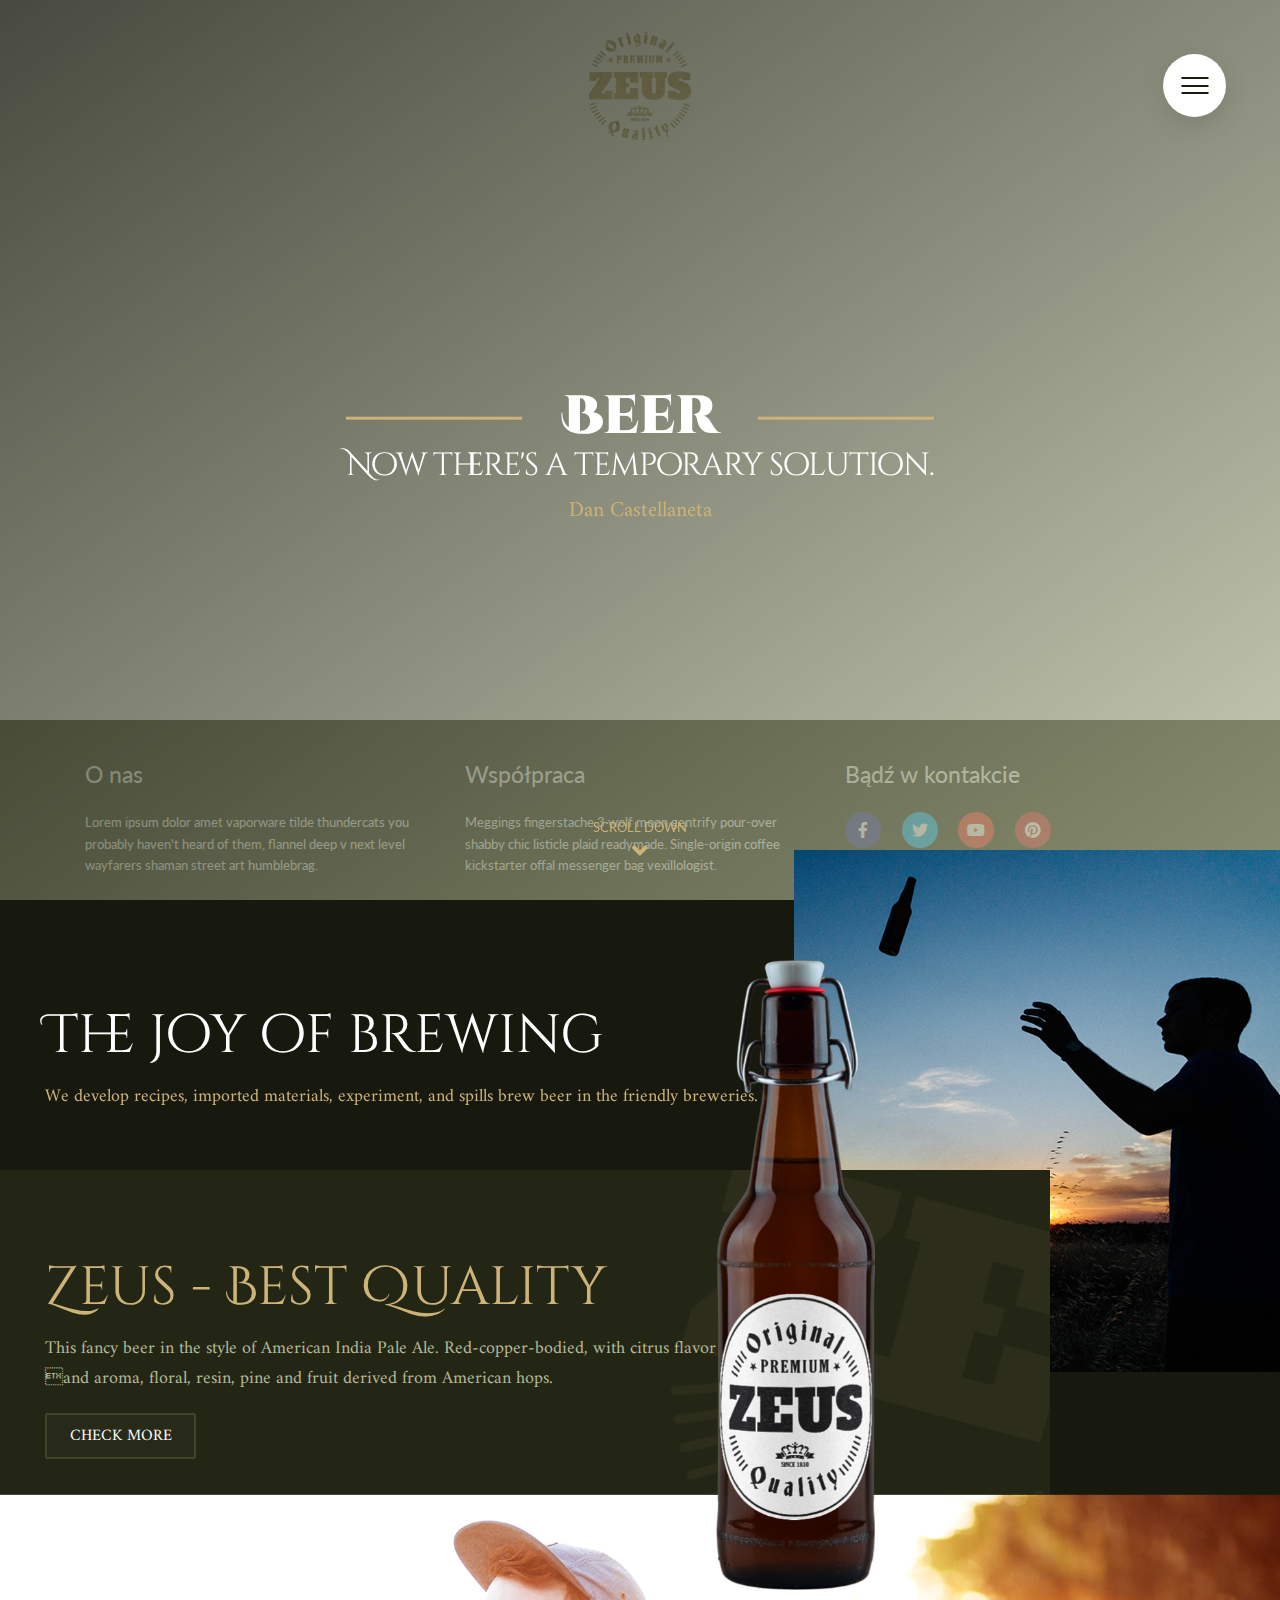
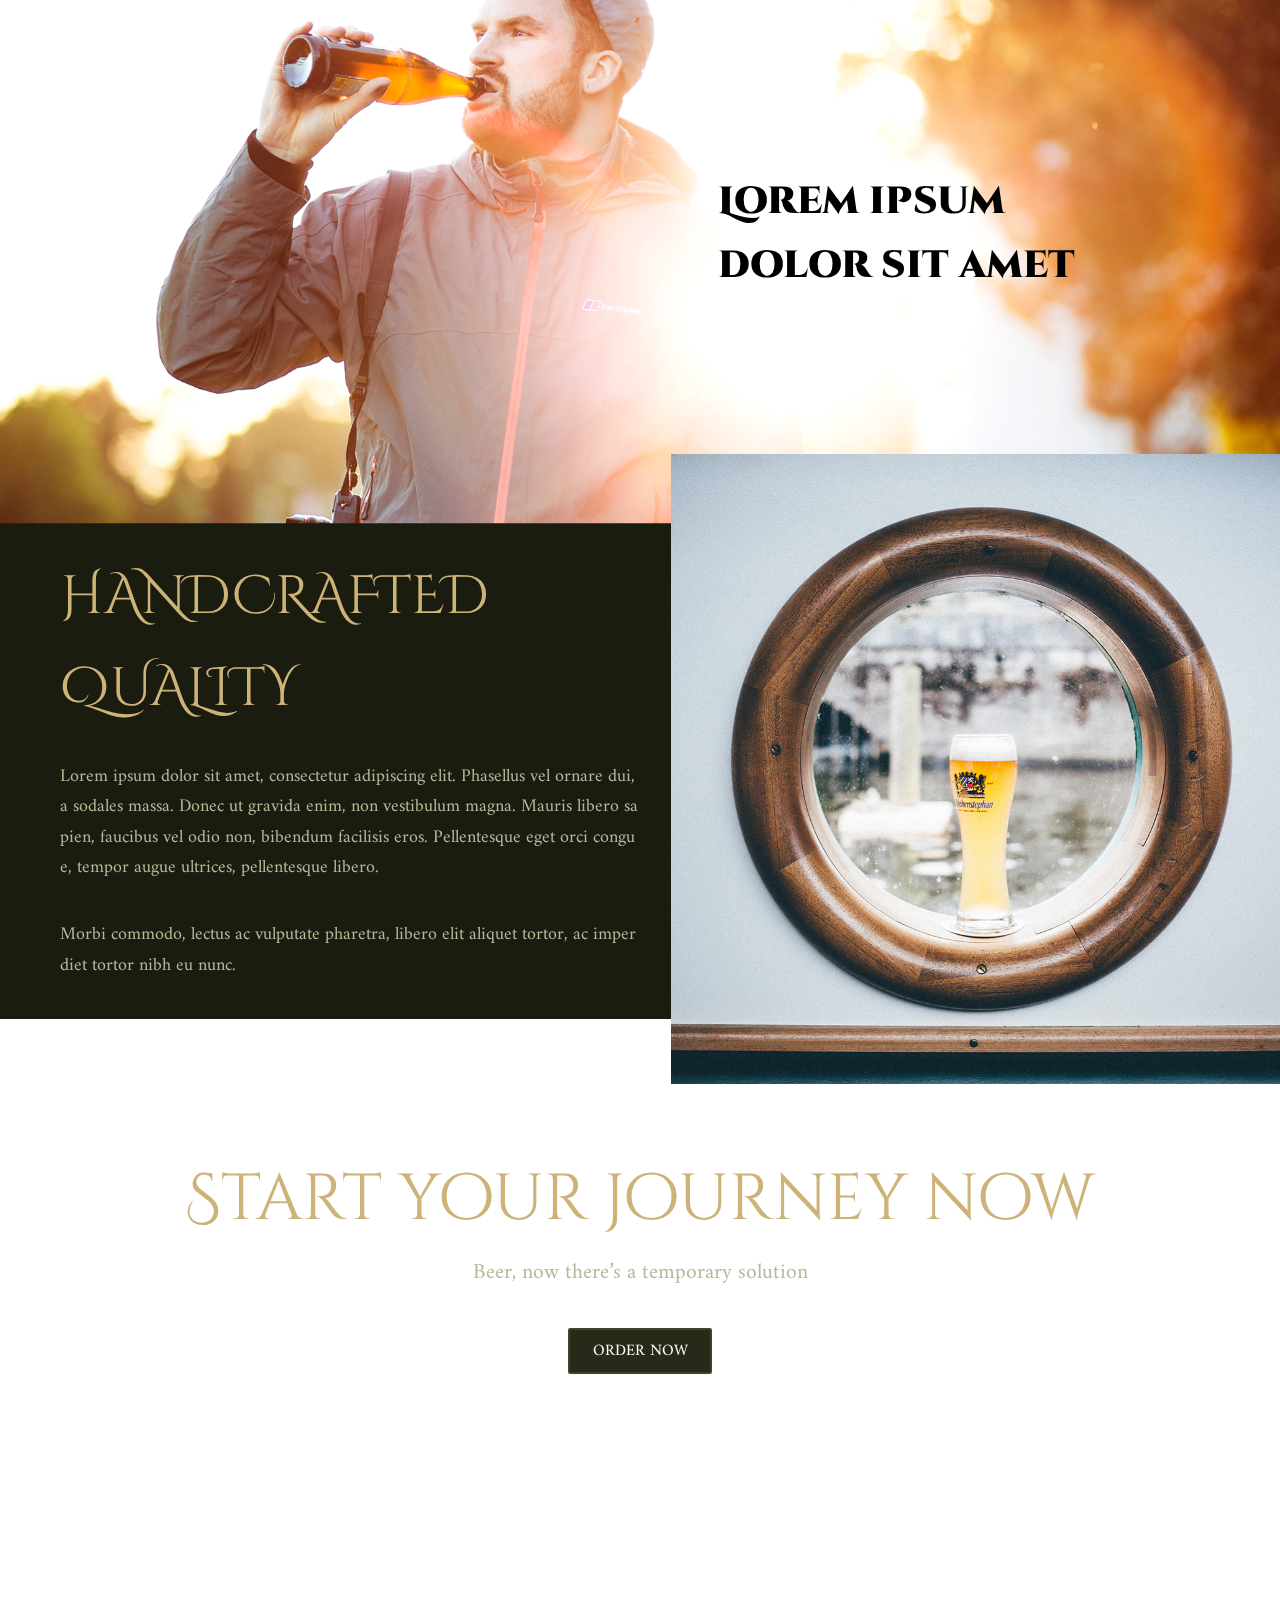
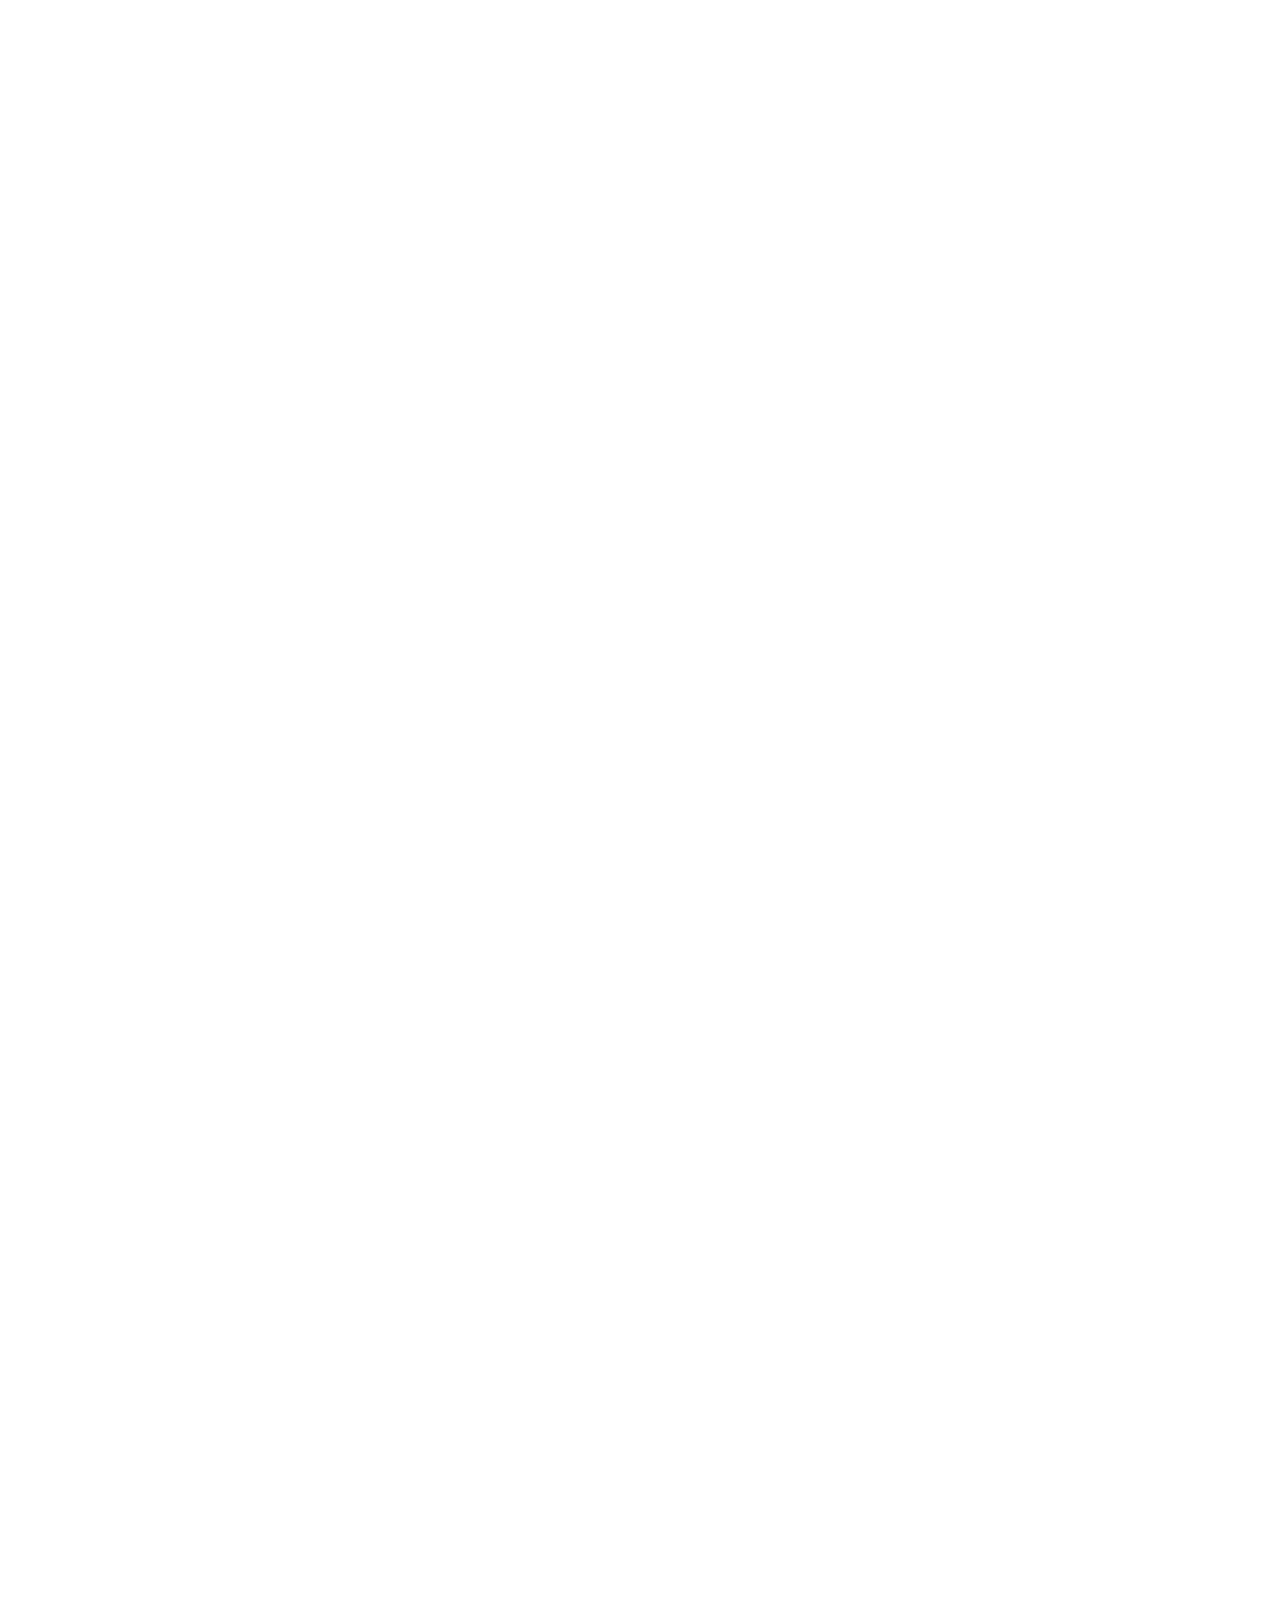
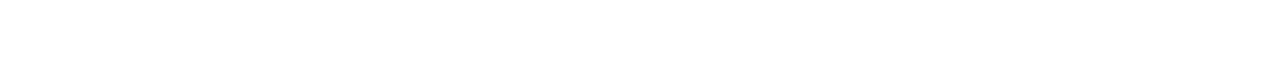
==== commit 25994b80: "dodane bg-video" ====
--- a/index.html
+++ b/index.html
@@ -33,7 +33,26 @@
       </nav>
     </div>
 
-    <header class="header">
+    <!--<header class="header">-->
+      <!--<div class="header__logo-box"><img src="img/logo.png" alt="Logo" class="header__logo"/></div>-->
+      <!--<div class="header__text-box">-->
+        <!--<h1 class="heading-primary"><span class="heading-primary&#45;&#45;main">Beer</span><span class="heading-primary&#45;&#45;sub-1">Now there's a temporary solution.</span><span class="heading-primary&#45;&#45;sub-2">Dan Castellaneta</span></h1>-->
+      <!--</div>-->
+      <!--<div class="header__scroll-box">-->
+        <!--<div class="header__scroll-content"><span class="header__scroll-content&#45;&#45;text">scroll down</span><span class="header__scroll-content&#45;&#45;icon"> <i class="fas fa-angle-down fa-2x"></i></span></div>-->
+      <!--</div>-->
+    <!--</header>-->
+
+    <header class="header video-header">
+
+      <div class="bg-video">
+        <video class="bg-video__content" autoplay muted loop>
+          <source src="img/video.mp4" type="video/mp4" >
+          <source src="img/video.webm" type="video/webm" >
+          Twoja przeglądarka nie wspiera odtwarzania video
+        </video>
+      </div>
+
       <div class="header__logo-box"><img src="img/logo.png" alt="Logo" class="header__logo"/></div>
       <div class="header__text-box">
         <h1 class="heading-primary"><span class="heading-primary--main">Beer</span><span class="heading-primary--sub-1">Now there's a temporary solution.</span><span class="heading-primary--sub-2">Dan Castellaneta</span></h1>
@@ -42,6 +61,7 @@
         <div class="header__scroll-content"><span class="header__scroll-content--text">scroll down</span><span class="header__scroll-content--icon"> <i class="fas fa-angle-down fa-2x"></i></span></div>
       </div>
     </header>
+
     <main>
       <section class="section-info">
         <div class="section-info__text-box">
--- a/css/main.css
+++ b/css/main.css
@@ -232,6 +232,23 @@
   background: #e9e0e0;
 }
 
+/* line 1, ../sass/components/_bg-video.scss */
+.bg-video {
+  position: absolute;
+  top: 0;
+  left: 0;
+  width: 100%;
+  height: 100%;
+  overflow: hidden;
+  z-index: -1;
+}
+/* line 10, ../sass/components/_bg-video.scss */
+.bg-video__content {
+  width: 100%;
+  height: 100%;
+  object-fit: cover;
+}
+
 /* line 1, ../sass/layout/_footer.scss */
 .footer {
   background: #272a18;
@@ -325,8 +342,18 @@
 .header {
   height: 100vh;
   position: relative;
-  background: url("../img/header_background.png") no-repeat center center;
   z-index: 100;
+}
+/* line 7, ../sass/layout/_header-home.scss */
+.header:before {
+  position: absolute;
+  content: '';
+  display: block;
+  top: 0;
+  left: 0;
+  right: 0;
+  bottom: 0;
+  background-image: linear-gradient(to right bottom, rgba(26, 28, 15, 0.8), rgba(180, 186, 152, 0.7));
 }
 @media (max-width: 62em) {
   /* line 1, ../sass/layout/_header-home.scss */
@@ -352,39 +379,39 @@
     height: 50vh;
   }
 }
-/* line 23, ../sass/layout/_header-home.scss */
+/* line 34, ../sass/layout/_header-home.scss */
 .header__logo-box {
   text-align: center;
   padding-top: 3.5rem;
 }
-/* line 28, ../sass/layout/_header-home.scss */
+/* line 39, ../sass/layout/_header-home.scss */
 .header__logo {
   height: 12rem;
 }
-/* line 32, ../sass/layout/_header-home.scss */
+/* line 43, ../sass/layout/_header-home.scss */
 .header__text-box {
   position: absolute;
   top: 50%;
   left: 50%;
   transform: translate(-50%, -50%);
 }
-/* line 35, ../sass/layout/_header-home.scss */
+/* line 46, ../sass/layout/_header-home.scss */
 .header__text-box .heading-primary {
   text-align: center;
   color: #fff;
 }
-/* line 40, ../sass/layout/_header-home.scss */
+/* line 51, ../sass/layout/_header-home.scss */
 .header__text-box .heading-primary span {
   display: block;
 }
-/* line 44, ../sass/layout/_header-home.scss */
+/* line 55, ../sass/layout/_header-home.scss */
 .header__text-box .heading-primary--main {
   font-size: 6rem;
   font-family: "Cinzel Decorative", cursive;
   font-weight: 900;
   position: relative;
 }
-/* line 62, ../sass/layout/_header-home.scss */
+/* line 73, ../sass/layout/_header-home.scss */
 .header__text-box .heading-primary--main::before, .header__text-box .heading-primary--main::after {
   position: absolute;
   display: block;
@@ -395,32 +422,32 @@
   background: #cdb378;
 }
 @media (max-width: 48em) {
-  /* line 62, ../sass/layout/_header-home.scss */
+  /* line 73, ../sass/layout/_header-home.scss */
   .header__text-box .heading-primary--main::before, .header__text-box .heading-primary--main::after {
     height: 1px;
   }
 }
-/* line 78, ../sass/layout/_header-home.scss */
+/* line 89, ../sass/layout/_header-home.scss */
 .header__text-box .heading-primary--main::before {
   left: 0;
 }
 @media (max-width: 48em) {
-  /* line 78, ../sass/layout/_header-home.scss */
+  /* line 89, ../sass/layout/_header-home.scss */
   .header__text-box .heading-primary--main::before {
     left: -10px;
   }
 }
-/* line 87, ../sass/layout/_header-home.scss */
+/* line 98, ../sass/layout/_header-home.scss */
 .header__text-box .heading-primary--main::after {
   right: 0;
 }
 @media (max-width: 48em) {
-  /* line 87, ../sass/layout/_header-home.scss */
+  /* line 98, ../sass/layout/_header-home.scss */
   .header__text-box .heading-primary--main::after {
     right: -10px;
   }
 }
-/* line 97, ../sass/layout/_header-home.scss */
+/* line 108, ../sass/layout/_header-home.scss */
 .header__text-box .heading-primary--sub-1 {
   font-size: 3.6rem;
   font-family: "Cinzel Decorative", cursive;
@@ -429,31 +456,31 @@
   margin-top: -25px;
 }
 @media (max-width: 48em) {
-  /* line 97, ../sass/layout/_header-home.scss */
+  /* line 108, ../sass/layout/_header-home.scss */
   .header__text-box .heading-primary--sub-1 {
     font-size: 3rem;
     margin-top: -10px;
   }
 }
-/* line 134, ../sass/layout/_header-home.scss */
+/* line 145, ../sass/layout/_header-home.scss */
 .header__text-box .heading-primary--sub-2 {
   font-size: 2.4rem;
   font-family: "Amiri", cursive;
   color: #cdb378;
 }
 @media (max-width: 62em) {
-  /* line 134, ../sass/layout/_header-home.scss */
+  /* line 145, ../sass/layout/_header-home.scss */
   .header__text-box .heading-primary--sub-2 {
     font-size: 1.7rem;
   }
 }
 @media (max-width: 36em) {
-  /* line 134, ../sass/layout/_header-home.scss */
+  /* line 145, ../sass/layout/_header-home.scss */
   .header__text-box .heading-primary--sub-2 {
     font-size: 1.2rem;
   }
 }
-/* line 153, ../sass/layout/_header-home.scss */
+/* line 164, ../sass/layout/_header-home.scss */
 .header__scroll-box {
   position: absolute;
   bottom: 3.7rem;
@@ -463,28 +490,28 @@
   cursor: pointer;
 }
 @media (max-width: 62em) {
-  /* line 153, ../sass/layout/_header-home.scss */
+  /* line 164, ../sass/layout/_header-home.scss */
   .header__scroll-box {
     bottom: 1.7rem;
   }
 }
-/* line 168, ../sass/layout/_header-home.scss */
+/* line 179, ../sass/layout/_header-home.scss */
 .header__scroll-content {
   color: #cdb378;
   font-size: 1.4rem;
   text-transform: uppercase;
 }
 @media (max-width: 36em) {
-  /* line 168, ../sass/layout/_header-home.scss */
+  /* line 179, ../sass/layout/_header-home.scss */
   .header__scroll-content {
     font-size: 1rem;
   }
 }
-/* line 177, ../sass/layout/_header-home.scss */
+/* line 188, ../sass/layout/_header-home.scss */
 .header__scroll-content--text {
   display: block;
 }
-/* line 181, ../sass/layout/_header-home.scss */
+/* line 192, ../sass/layout/_header-home.scss */
 .header__scroll-content--icon {
   display: block;
   animation: upDown 3s ease infinite;
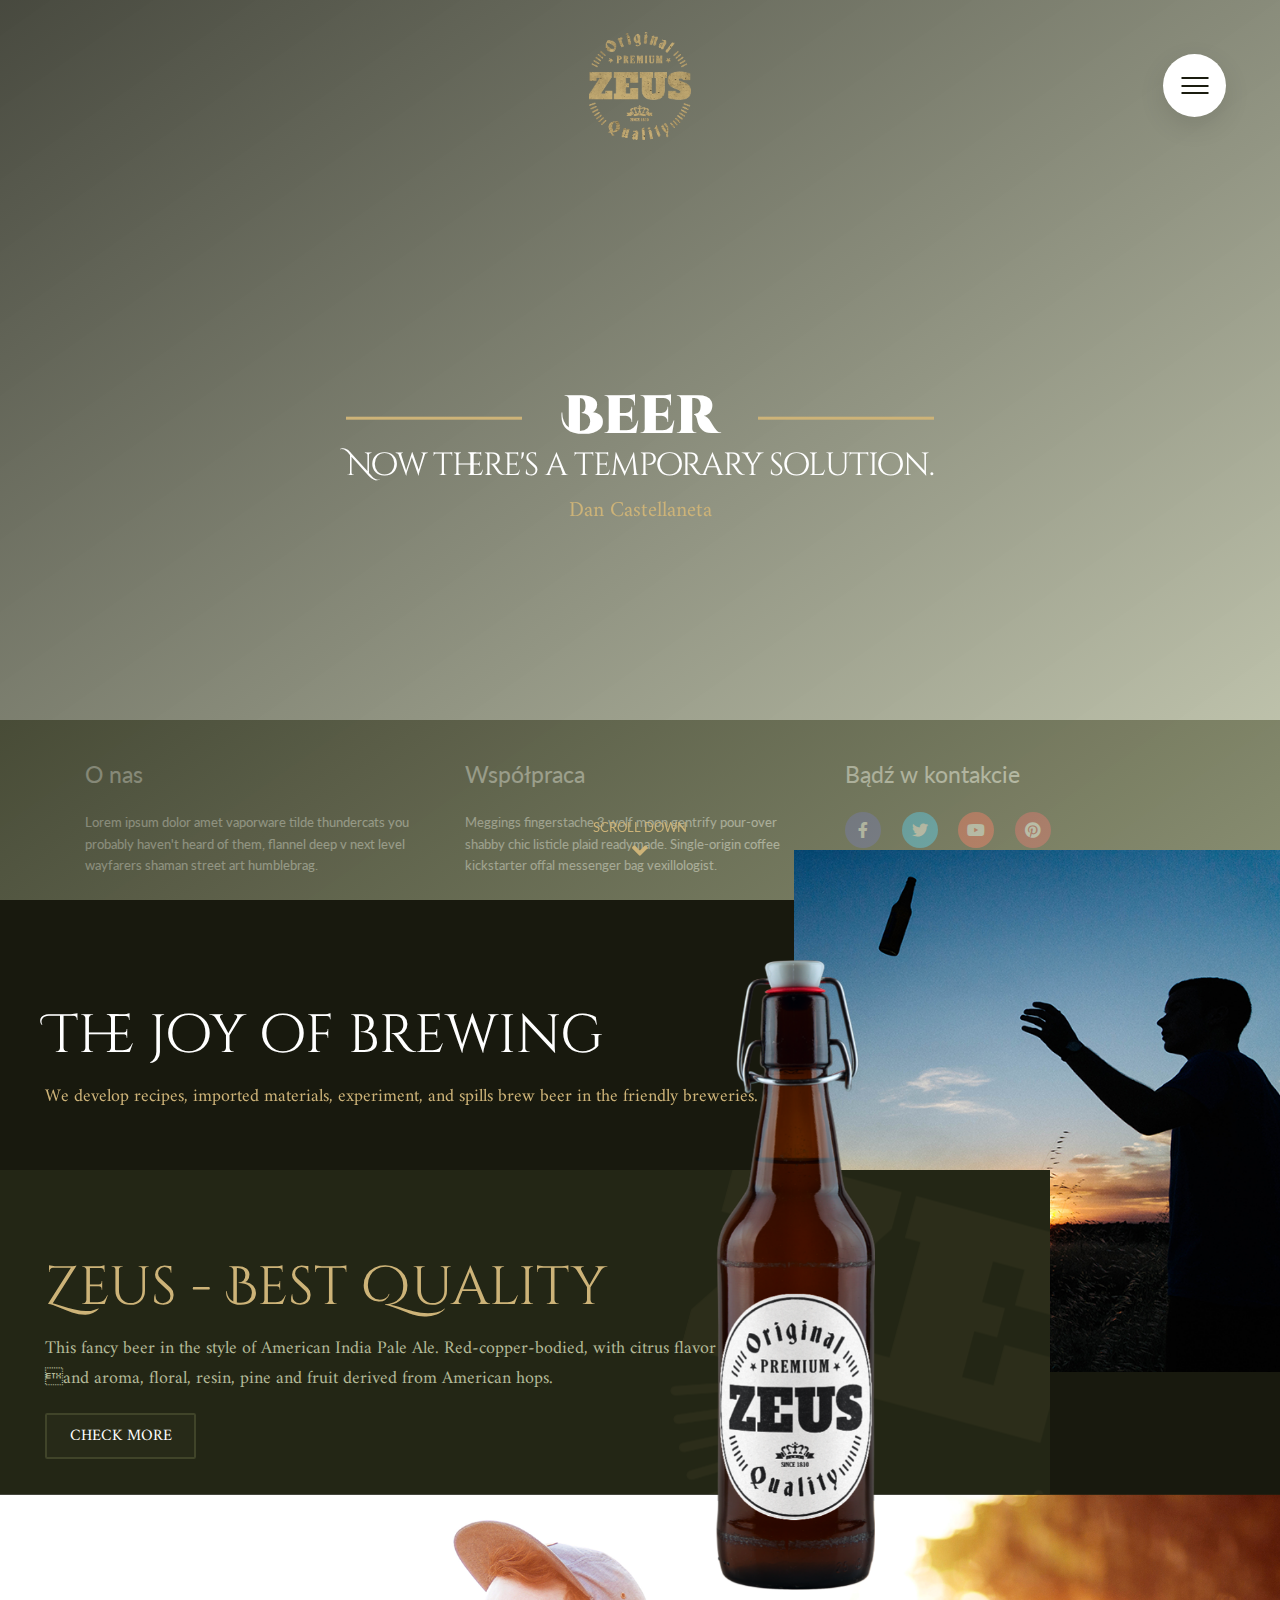
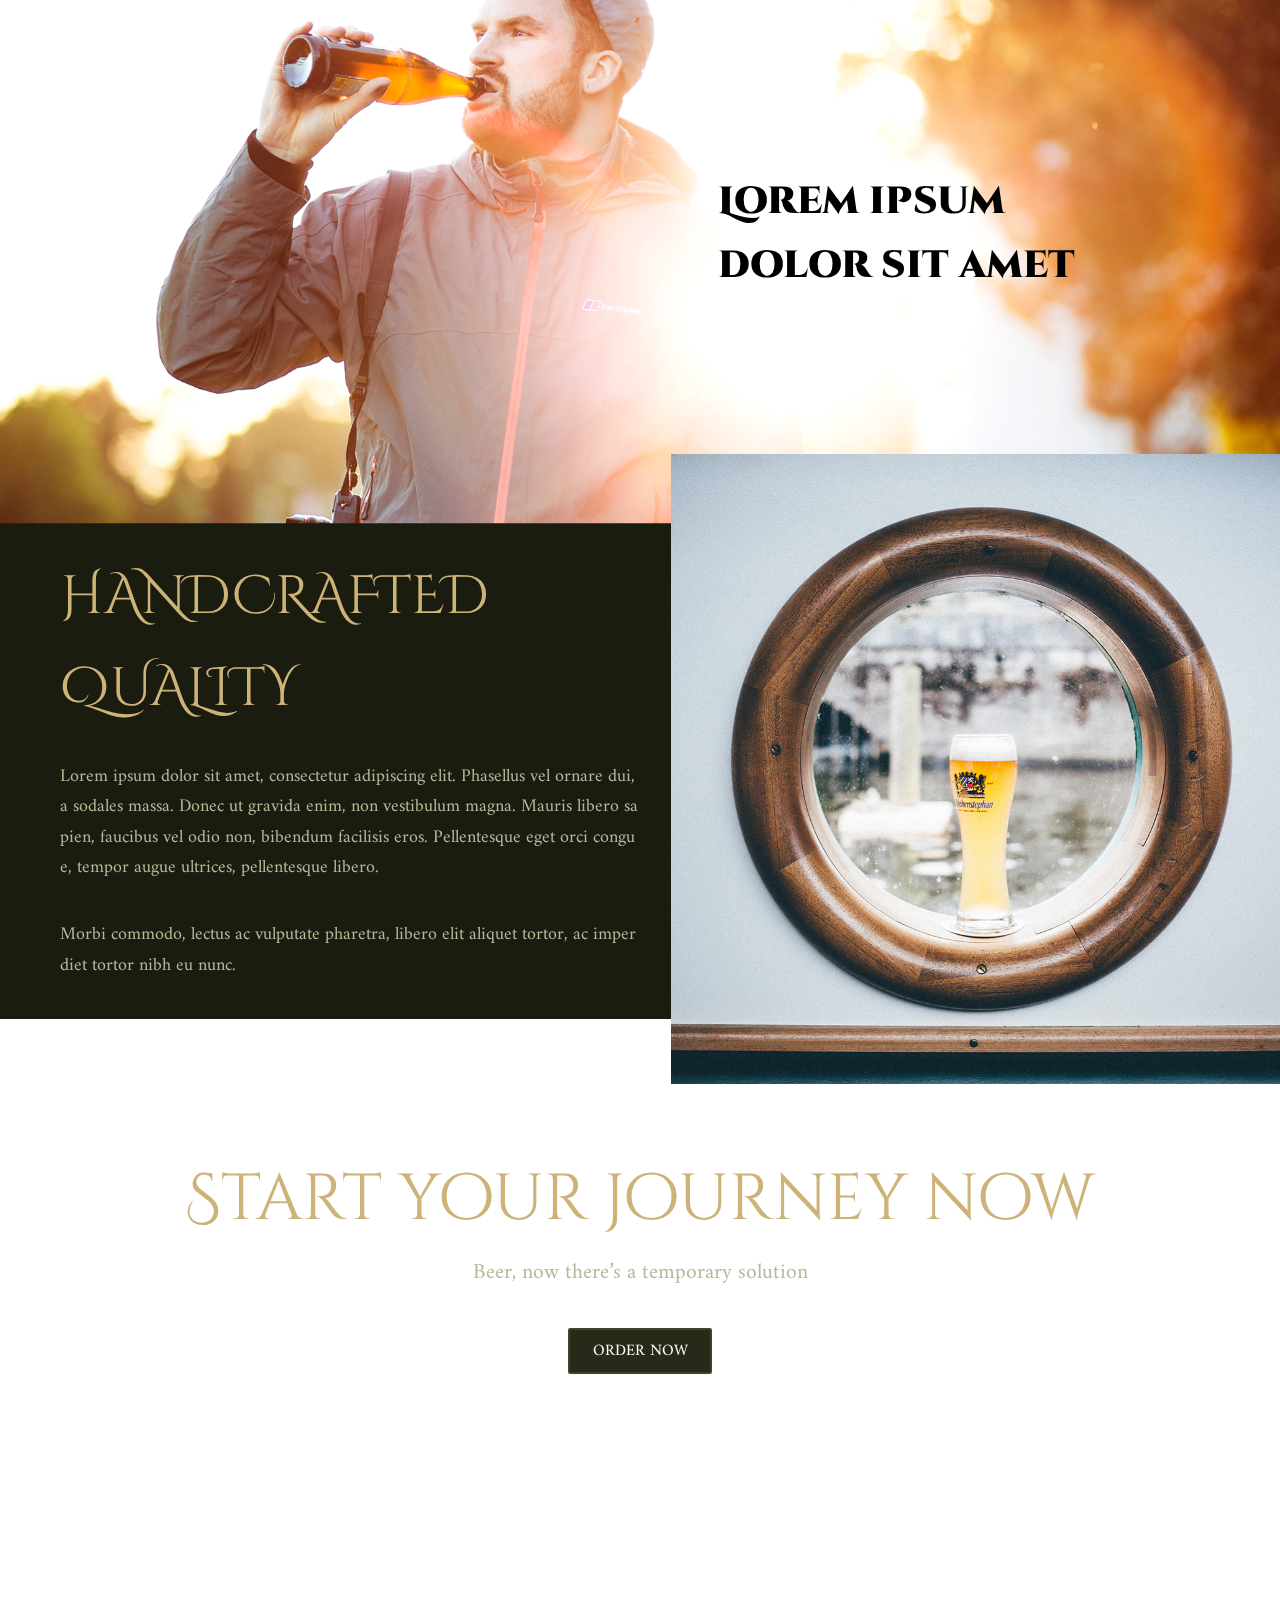
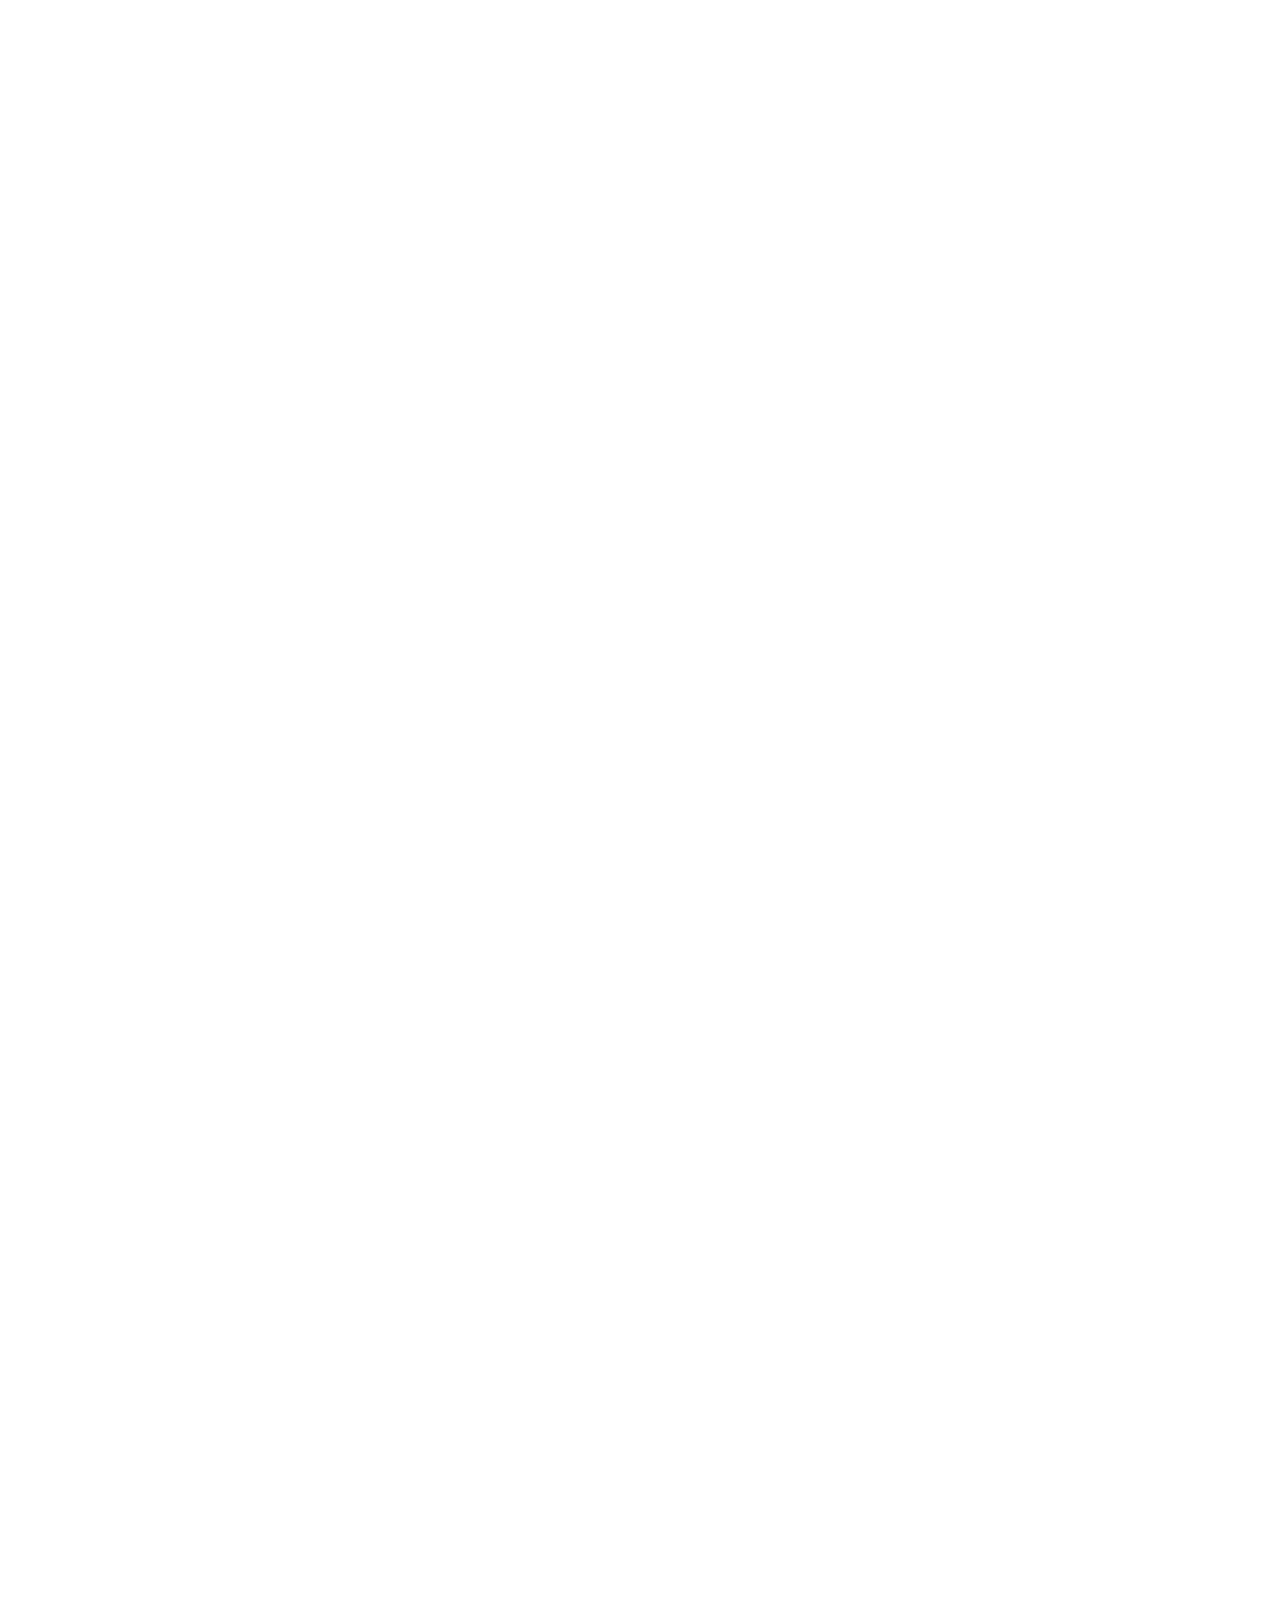
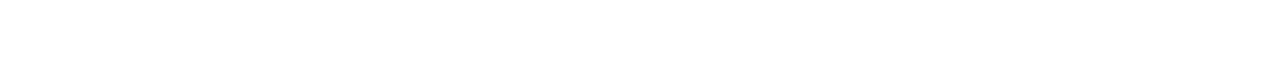
==== commit 20694491: "zmiany w header" ====
--- a/index.html
+++ b/index.html
@@ -43,7 +43,7 @@
       <!--</div>-->
     <!--</header>-->
 
-    <header class="header video-header">
+    <header class="header header__video">
 
       <div class="bg-video">
         <video class="bg-video__content" autoplay muted loop>
--- a/css/main.css
+++ b/css/main.css
@@ -344,8 +344,8 @@
   position: relative;
   z-index: 100;
 }
-/* line 7, ../sass/layout/_header-home.scss */
-.header:before {
+/* line 8, ../sass/layout/_header-home.scss */
+.header__video:before {
   position: absolute;
   content: '';
   display: block;
@@ -379,39 +379,41 @@
     height: 50vh;
   }
 }
-/* line 34, ../sass/layout/_header-home.scss */
+/* line 36, ../sass/layout/_header-home.scss */
 .header__logo-box {
-  text-align: center;
   padding-top: 3.5rem;
-}
-/* line 39, ../sass/layout/_header-home.scss */
+  position: absolute;
+  left: 50%;
+  transform: translateX(-50%);
+}
+/* line 44, ../sass/layout/_header-home.scss */
 .header__logo {
   height: 12rem;
 }
-/* line 43, ../sass/layout/_header-home.scss */
+/* line 48, ../sass/layout/_header-home.scss */
 .header__text-box {
   position: absolute;
   top: 50%;
   left: 50%;
   transform: translate(-50%, -50%);
 }
-/* line 46, ../sass/layout/_header-home.scss */
+/* line 51, ../sass/layout/_header-home.scss */
 .header__text-box .heading-primary {
   text-align: center;
   color: #fff;
 }
-/* line 51, ../sass/layout/_header-home.scss */
+/* line 56, ../sass/layout/_header-home.scss */
 .header__text-box .heading-primary span {
   display: block;
 }
-/* line 55, ../sass/layout/_header-home.scss */
+/* line 60, ../sass/layout/_header-home.scss */
 .header__text-box .heading-primary--main {
   font-size: 6rem;
   font-family: "Cinzel Decorative", cursive;
   font-weight: 900;
   position: relative;
 }
-/* line 73, ../sass/layout/_header-home.scss */
+/* line 78, ../sass/layout/_header-home.scss */
 .header__text-box .heading-primary--main::before, .header__text-box .heading-primary--main::after {
   position: absolute;
   display: block;
@@ -422,32 +424,32 @@
   background: #cdb378;
 }
 @media (max-width: 48em) {
-  /* line 73, ../sass/layout/_header-home.scss */
+  /* line 78, ../sass/layout/_header-home.scss */
   .header__text-box .heading-primary--main::before, .header__text-box .heading-primary--main::after {
     height: 1px;
   }
 }
-/* line 89, ../sass/layout/_header-home.scss */
+/* line 94, ../sass/layout/_header-home.scss */
 .header__text-box .heading-primary--main::before {
   left: 0;
 }
 @media (max-width: 48em) {
-  /* line 89, ../sass/layout/_header-home.scss */
+  /* line 94, ../sass/layout/_header-home.scss */
   .header__text-box .heading-primary--main::before {
     left: -10px;
   }
 }
-/* line 98, ../sass/layout/_header-home.scss */
+/* line 103, ../sass/layout/_header-home.scss */
 .header__text-box .heading-primary--main::after {
   right: 0;
 }
 @media (max-width: 48em) {
-  /* line 98, ../sass/layout/_header-home.scss */
+  /* line 103, ../sass/layout/_header-home.scss */
   .header__text-box .heading-primary--main::after {
     right: -10px;
   }
 }
-/* line 108, ../sass/layout/_header-home.scss */
+/* line 113, ../sass/layout/_header-home.scss */
 .header__text-box .heading-primary--sub-1 {
   font-size: 3.6rem;
   font-family: "Cinzel Decorative", cursive;
@@ -456,31 +458,31 @@
   margin-top: -25px;
 }
 @media (max-width: 48em) {
-  /* line 108, ../sass/layout/_header-home.scss */
+  /* line 113, ../sass/layout/_header-home.scss */
   .header__text-box .heading-primary--sub-1 {
     font-size: 3rem;
     margin-top: -10px;
   }
 }
-/* line 145, ../sass/layout/_header-home.scss */
+/* line 150, ../sass/layout/_header-home.scss */
 .header__text-box .heading-primary--sub-2 {
   font-size: 2.4rem;
   font-family: "Amiri", cursive;
   color: #cdb378;
 }
 @media (max-width: 62em) {
-  /* line 145, ../sass/layout/_header-home.scss */
+  /* line 150, ../sass/layout/_header-home.scss */
   .header__text-box .heading-primary--sub-2 {
     font-size: 1.7rem;
   }
 }
 @media (max-width: 36em) {
-  /* line 145, ../sass/layout/_header-home.scss */
+  /* line 150, ../sass/layout/_header-home.scss */
   .header__text-box .heading-primary--sub-2 {
     font-size: 1.2rem;
   }
 }
-/* line 164, ../sass/layout/_header-home.scss */
+/* line 169, ../sass/layout/_header-home.scss */
 .header__scroll-box {
   position: absolute;
   bottom: 3.7rem;
@@ -490,28 +492,28 @@
   cursor: pointer;
 }
 @media (max-width: 62em) {
-  /* line 164, ../sass/layout/_header-home.scss */
+  /* line 169, ../sass/layout/_header-home.scss */
   .header__scroll-box {
     bottom: 1.7rem;
   }
 }
-/* line 179, ../sass/layout/_header-home.scss */
+/* line 184, ../sass/layout/_header-home.scss */
 .header__scroll-content {
   color: #cdb378;
   font-size: 1.4rem;
   text-transform: uppercase;
 }
 @media (max-width: 36em) {
-  /* line 179, ../sass/layout/_header-home.scss */
+  /* line 184, ../sass/layout/_header-home.scss */
   .header__scroll-content {
     font-size: 1rem;
   }
 }
-/* line 188, ../sass/layout/_header-home.scss */
+/* line 193, ../sass/layout/_header-home.scss */
 .header__scroll-content--text {
   display: block;
 }
-/* line 192, ../sass/layout/_header-home.scss */
+/* line 197, ../sass/layout/_header-home.scss */
 .header__scroll-content--icon {
   display: block;
   animation: upDown 3s ease infinite;
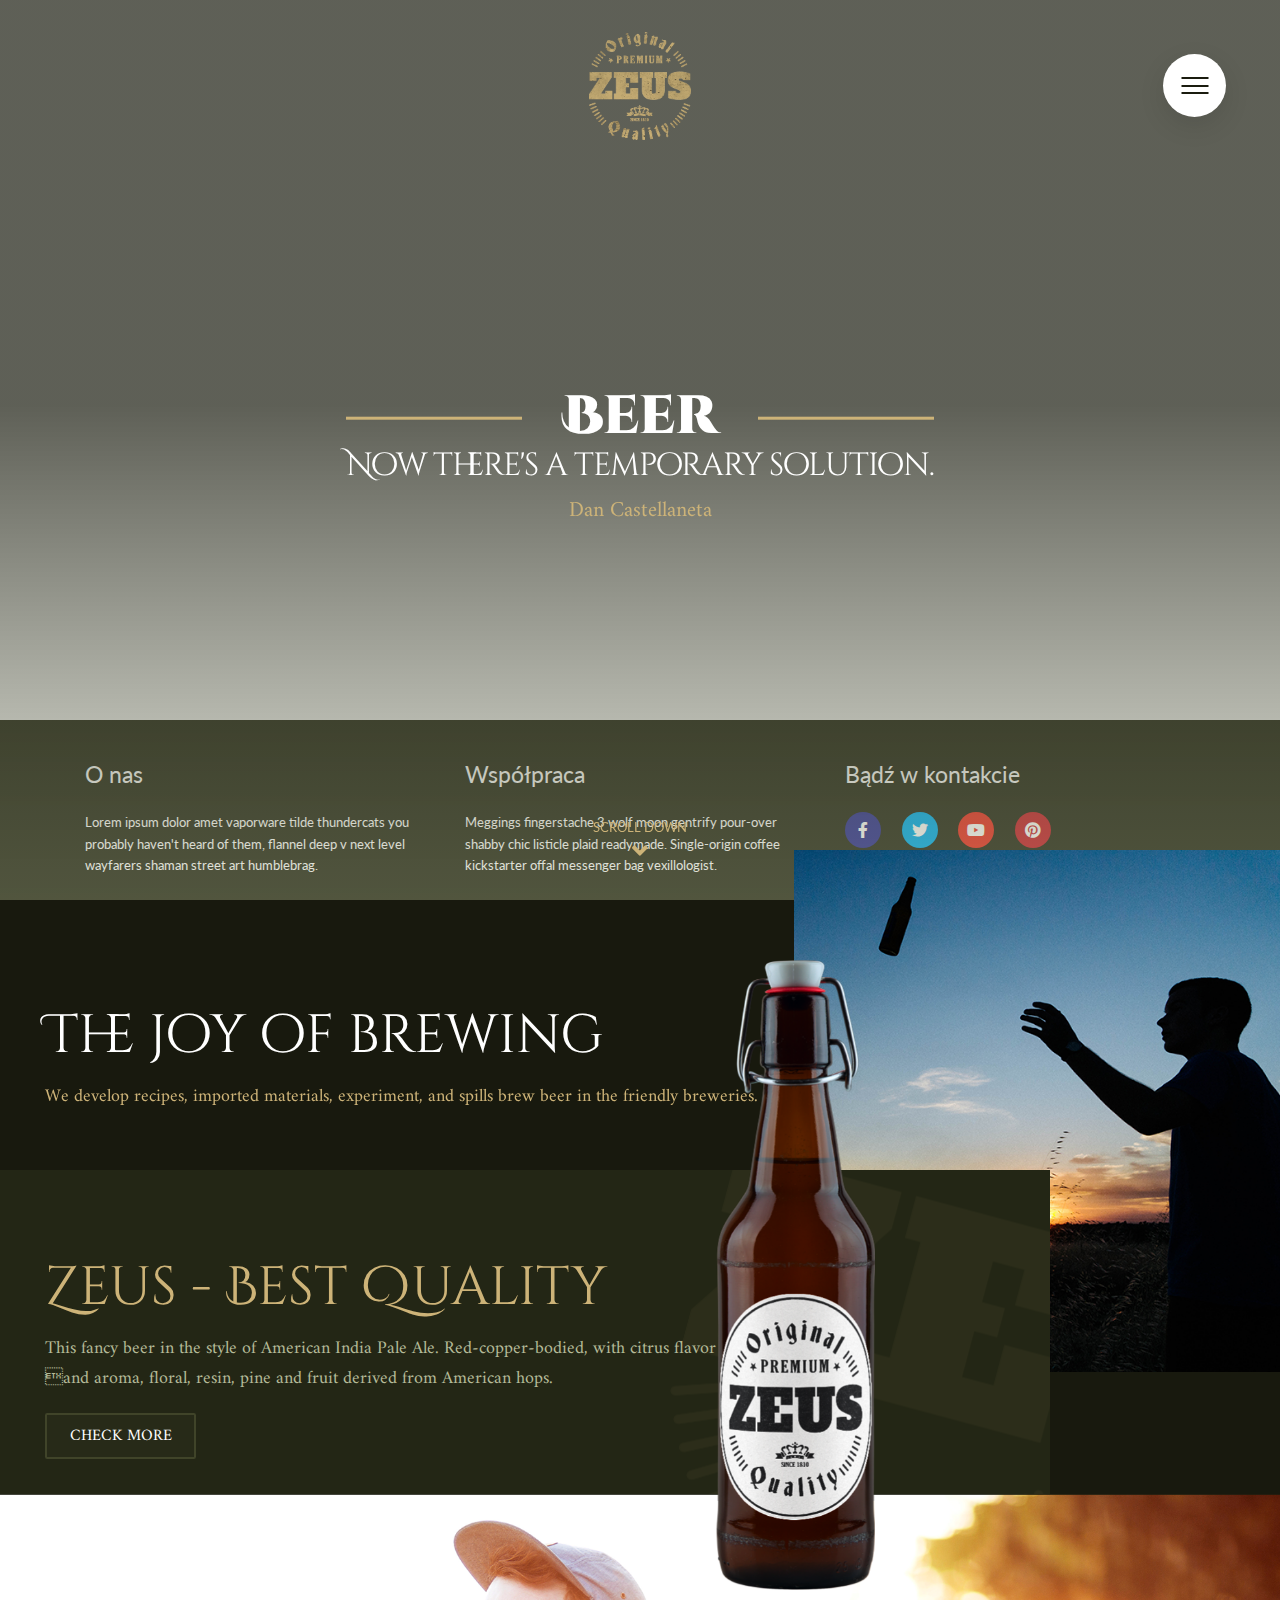
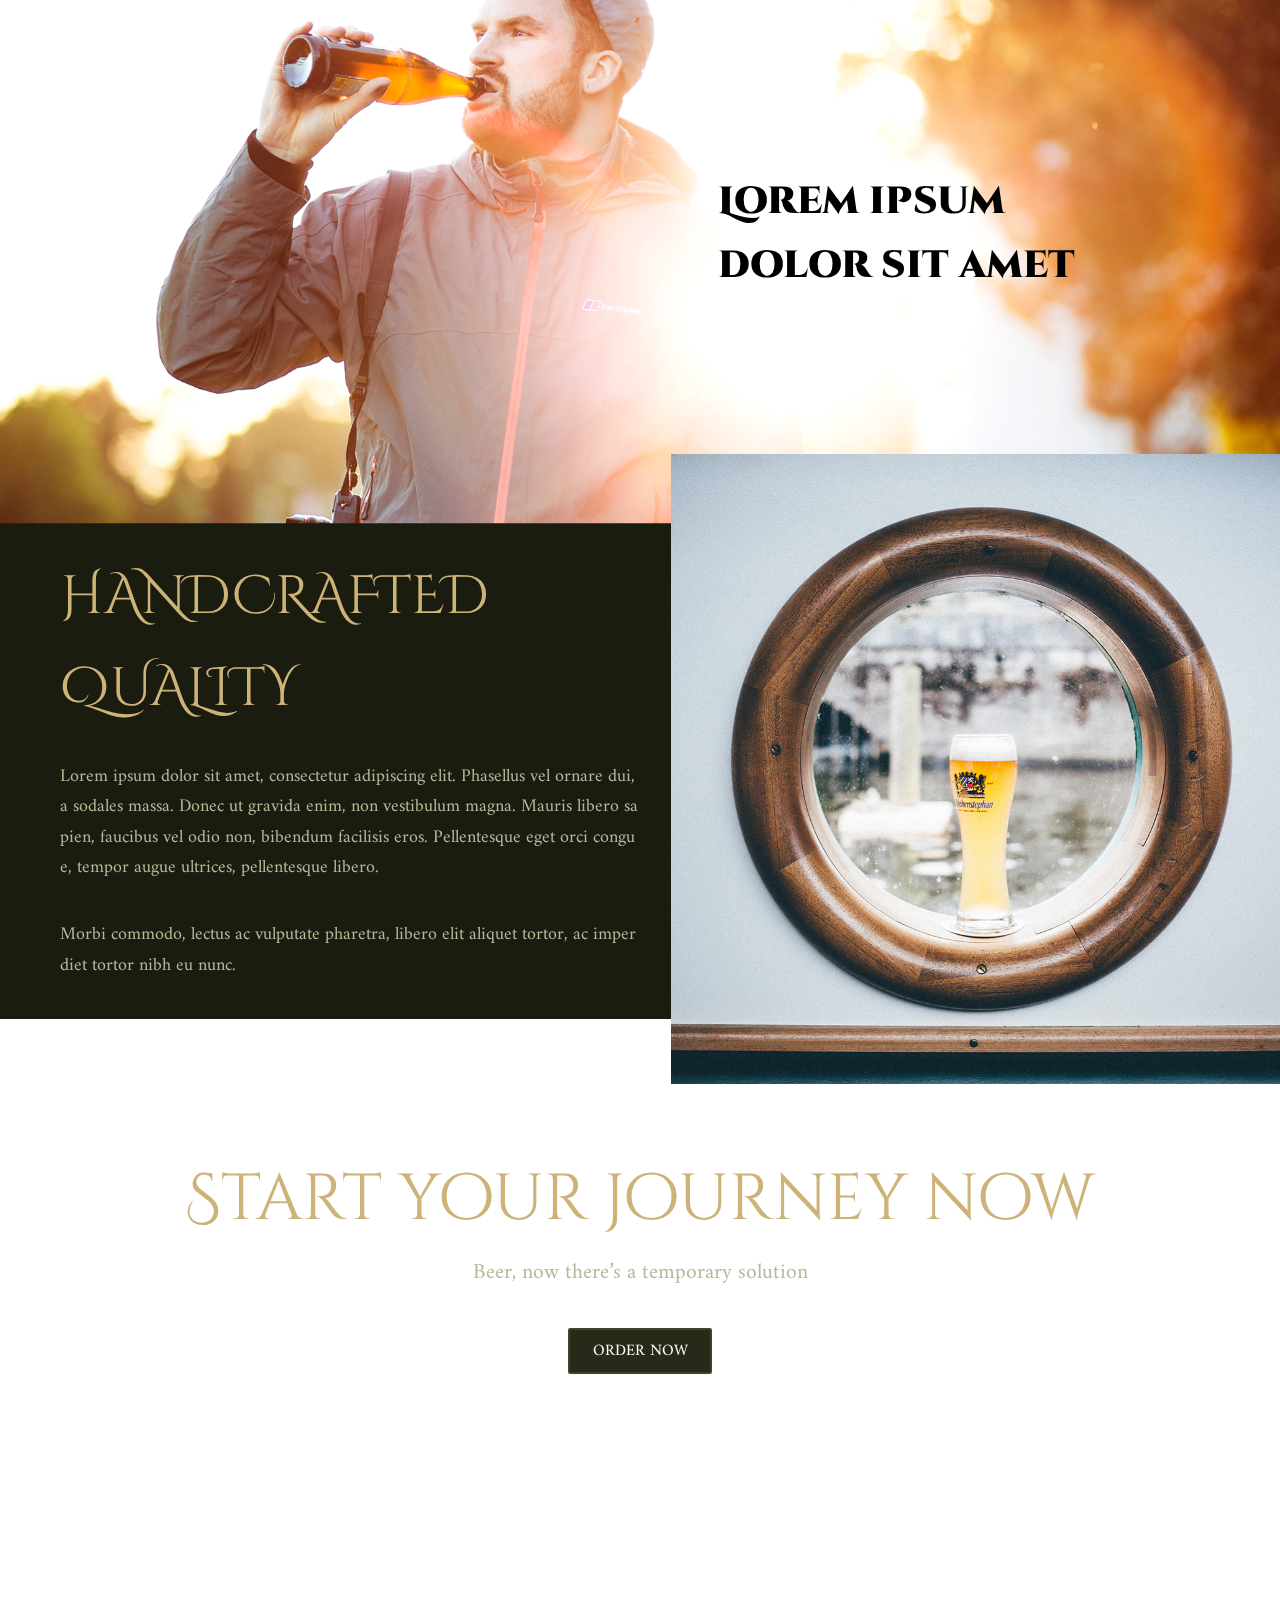
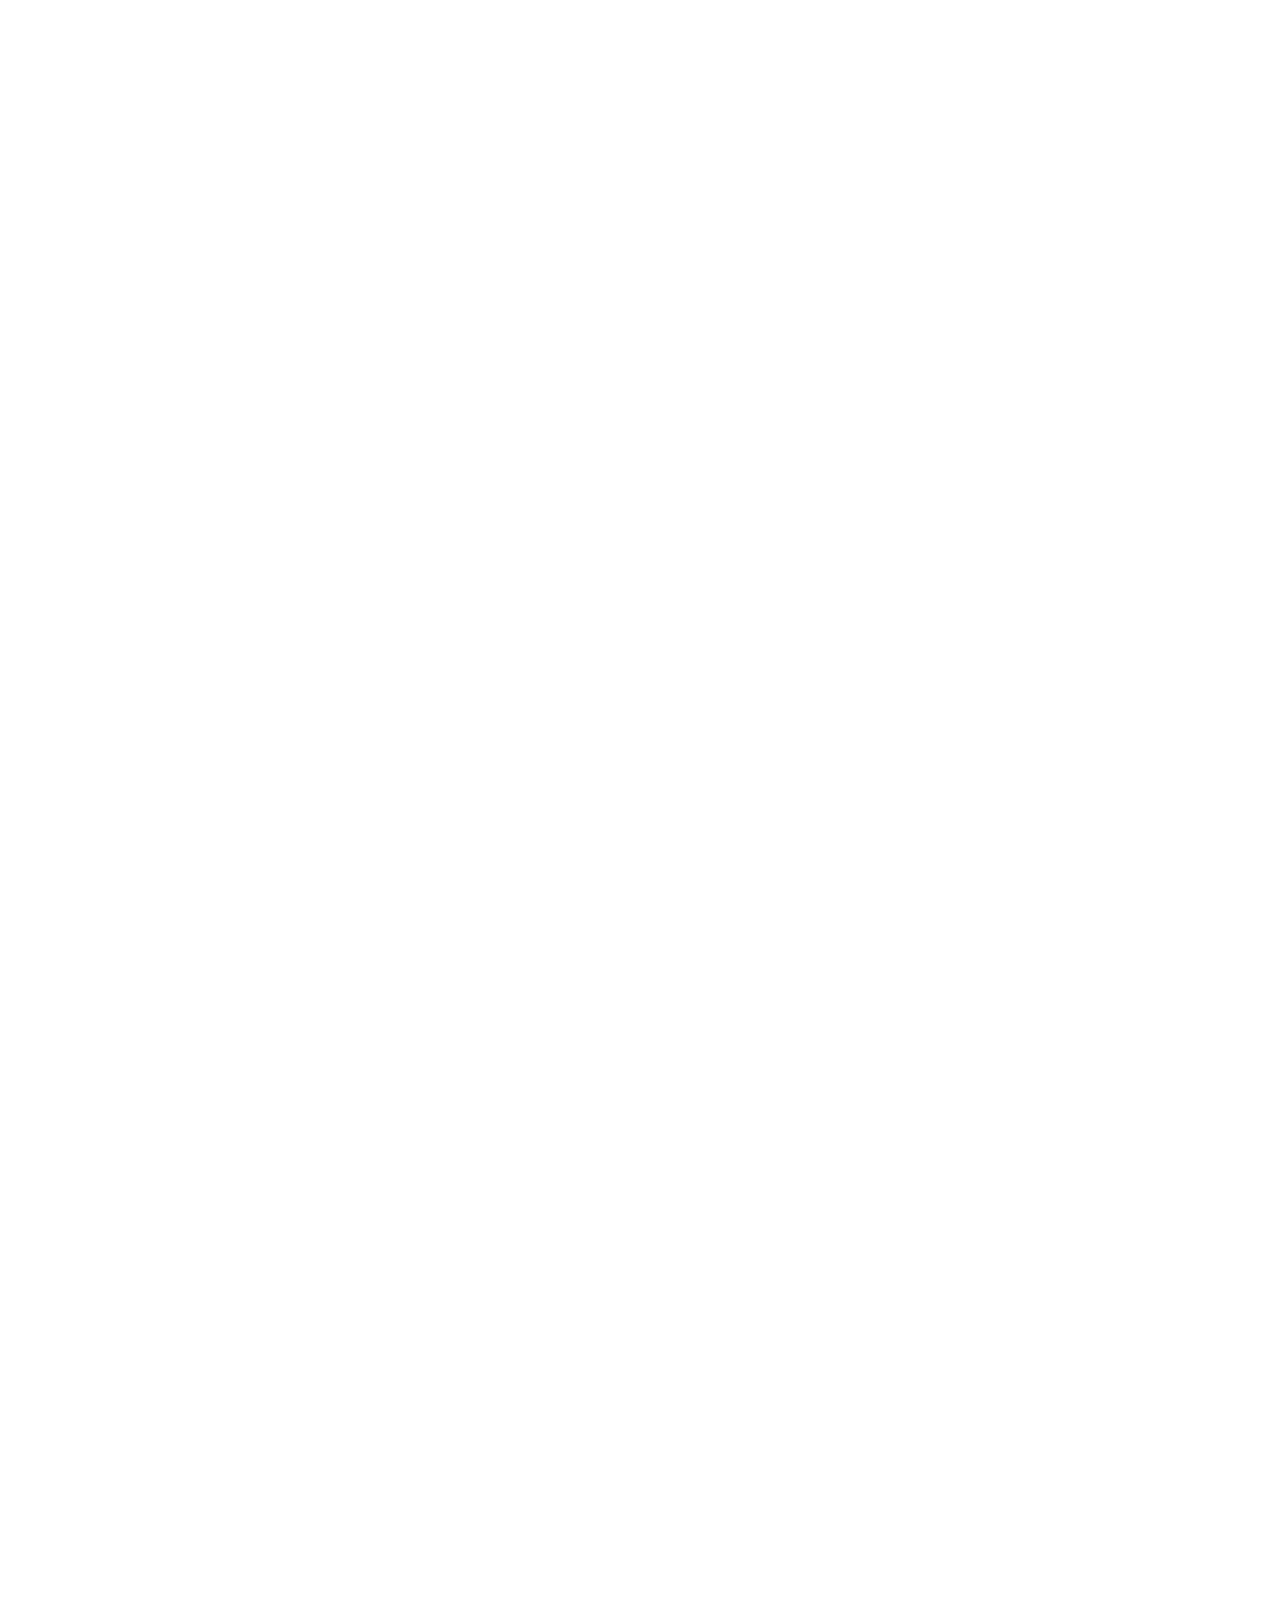
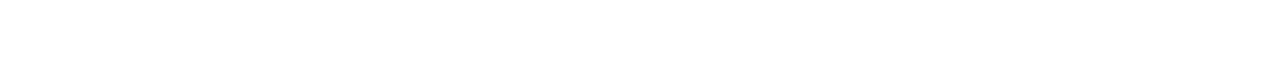
==== commit 0ce4d5e6: "dodana podstrona single.html oraz przeniesione deklaracje z _blog w pages do _blog-component w compo" ====
--- a/index.html
+++ b/index.html
@@ -4,7 +4,6 @@
     <meta charset="UTF-8"/>
     <meta name="viewport" content="width=device-width, initial-scale=1.0"/>
     <meta http-equiv="X-UA-Compatible" content="ie=edge"/>
-    <link rel="stylesheet" href="https://fonts.googleapis.com/css?family=Lato:100,300,400,700,900"/>
     <link rel="stylesheet" href="https://use.fontawesome.com/releases/v5.0.13/css/all.css"/>
     <link rel="stylesheet" href="css/bootstrap.min.css"/>
     <link rel="stylesheet" href="css/main.css"/>
@@ -28,6 +27,7 @@
           <li class="navigation__item"><a href="#" class="navigation__link">Home</a></li>
           <li class="navigation__item"><a href="#" class="navigation__link">O nas</a></li>
           <li class="navigation__item"><a href="#" class="navigation__link">Pakiety</a></li>
+          <li class="navigation__item"><a href="blog.html" class="navigation__link">Blog</a></li>
           <li class="navigation__item"><a href="#" class="navigation__link">Kontakt</a></li>
         </ul>
       </nav>
@@ -53,7 +53,7 @@
         </video>
       </div>
 
-      <div class="header__logo-box"><img src="img/logo.png" alt="Logo" class="header__logo"/></div>
+      <div class="header__logo-box"><a href="index.html"><img src="img/logo.png" alt="Logo" class="header__logo"/></a></div>
       <div class="header__text-box">
         <h1 class="heading-primary"><span class="heading-primary--main">Beer</span><span class="heading-primary--sub-1">Now there's a temporary solution.</span><span class="heading-primary--sub-2">Dan Castellaneta</span></h1>
       </div>
@@ -62,7 +62,7 @@
       </div>
     </header>
 
-    <main>
+    <main class="main--home">
       <section class="section-info">
         <div class="section-info__text-box">
           <h2 class="heading-secondary u-ml-8">The joy of brewing</h2>
@@ -94,7 +94,7 @@
         </div>
       </section>
     </main>
-    <footer class="footer">
+    <footer class="footer footer--home">
       <div class="container">
         <div class="row">
           <div class="col-md-4"> 
--- a/css/main.css
+++ b/css/main.css
@@ -1,6 +1,7 @@
 @charset "UTF-8";
 @import url("https://fonts.googleapis.com/css?family=Cinzel+Decorative:400,700,900");
 @import url("https://fonts.googleapis.com/css?family=Amiri:400,400i,700i");
+@import url("https://fonts.googleapis.com/css?family=Lato:100,300,400,700,900");
 /* line 5, C:/Ruby24-x64/lib/ruby/gems/2.4.0/gems/compass-core-1.0.3/stylesheets/compass/reset/_utilities.scss */
 html, body, div, span, applet, object, iframe,
 h1, h2, h3, h4, h5, h6, p, blockquote, pre,
@@ -149,8 +150,14 @@
 body {
   box-sizing: border-box;
 }
-
-/* line 4, ../sass/base/_typography.scss */
+/* line 38, ../sass/base/_base.scss */
+body a:link, body a:visited {
+  text-decoration: none;
+  outline: none;
+  color: inherit;
+}
+
+/* line 6, ../sass/base/_typography.scss */
 body {
   font-family: "Lato", sans-serif;
   font-weight: 400;
@@ -158,37 +165,37 @@
   color: #777;
 }
 
-/* line 11, ../sass/base/_typography.scss */
+/* line 13, ../sass/base/_typography.scss */
 .heading-secondary {
   font-family: "Cinzel Decorative", cursive;
   font-size: 6rem;
 }
 @media (max-width: 62em) {
-  /* line 11, ../sass/base/_typography.scss */
+  /* line 13, ../sass/base/_typography.scss */
   .heading-secondary {
     font-size: 5rem;
   }
 }
 @media (max-width: 48em) {
-  /* line 11, ../sass/base/_typography.scss */
+  /* line 13, ../sass/base/_typography.scss */
   .heading-secondary {
     font-size: 4.7rem;
   }
 }
 @media (max-width: 425px) {
-  /* line 11, ../sass/base/_typography.scss */
+  /* line 13, ../sass/base/_typography.scss */
   .heading-secondary {
     font-size: 3.7rem;
   }
 }
 
-/* line 28, ../sass/base/_typography.scss */
+/* line 30, ../sass/base/_typography.scss */
 .sub-heading {
   font-family: "Amiri", cursive;
   font-size: 2rem;
 }
 @media (max-width: 62em) {
-  /* line 28, ../sass/base/_typography.scss */
+  /* line 30, ../sass/base/_typography.scss */
   .sub-heading {
     font-size: 1.8rem;
   }
@@ -249,17 +256,100 @@
   object-fit: cover;
 }
 
+/* line 3, ../sass/components/_blog-component.scss */
+.post-big a {
+  text-align: center;
+}
+/* line 7, ../sass/components/_blog-component.scss */
+.post-big__title {
+  color: #cdb378;
+  font-size: 3rem;
+  text-decoration: none;
+}
+/* line 15, ../sass/components/_blog-component.scss */
+.post-big__author {
+  font-size: 1.5rem;
+  margin-top: -1rem;
+  display: block;
+  margin-bottom: 1rem;
+  color: #000;
+}
+/* line 23, ../sass/components/_blog-component.scss */
+.post-big__img {
+  width: 100%;
+  height: 55rem;
+  border-radius: 1.6rem;
+}
+/* line 29, ../sass/components/_blog-component.scss */
+.post-big__excerpt {
+  padding: 1.5rem 0;
+}
+
+/* line 35, ../sass/components/_blog-component.scss */
+.post-small {
+  margin-top: 6rem;
+}
+/* line 39, ../sass/components/_blog-component.scss */
+.post-small__img {
+  width: 100%;
+  height: 35rem;
+  border-radius: 1.6rem;
+}
+/* line 45, ../sass/components/_blog-component.scss */
+.post-small__author {
+  font-size: 1.2rem;
+  display: inline-block;
+  margin-top: 1rem;
+  color: #000;
+}
+/* line 52, ../sass/components/_blog-component.scss */
+.post-small__title {
+  font-size: 3rem;
+  margin-top: -1rem;
+  color: #cdb378;
+}
+/* line 58, ../sass/components/_blog-component.scss */
+.post-small__excerpt {
+  font-size: 1.5rem;
+}
+/* line 62, ../sass/components/_blog-component.scss */
+.post-small__meta {
+  margin-top: 2rem;
+}
+/* line 65, ../sass/components/_blog-component.scss */
+.post-small__meta--left, .post-small__meta--right {
+  font-size: 1.7rem;
+  color: #1a1c0f;
+}
+/* line 70, ../sass/components/_blog-component.scss */
+.post-small__meta--right {
+  padding-right: 2rem;
+}
+/* line 74, ../sass/components/_blog-component.scss */
+.post-small__meta--left {
+  font-weight: 400;
+  color: #777;
+}
+/* line 79, ../sass/components/_blog-component.scss */
+.post-small__meta--left strong {
+  font-weight: 900;
+  color: #1a1c0f;
+}
+
 /* line 1, ../sass/layout/_footer.scss */
 .footer {
   background: #272a18;
   padding: 4rem;
   height: 20rem;
-  position: fixed;
   bottom: 0;
   width: 100%;
   color: #fff;
   font-size: initial;
 }
+/* line 10, ../sass/layout/_footer.scss */
+.footer--home {
+  position: fixed;
+}
 @media (max-width: 48em) {
   /* line 1, ../sass/layout/_footer.scss */
   .footer {
@@ -278,22 +368,22 @@
     height: 35rem;
   }
 }
-/* line 21, ../sass/layout/_footer.scss */
+/* line 24, ../sass/layout/_footer.scss */
 .footer__heading {
   font-size: 2.5rem;
   margin-bottom: 2rem;
 }
-/* line 26, ../sass/layout/_footer.scss */
+/* line 29, ../sass/layout/_footer.scss */
 .footer__text {
   font-size: 1.4rem;
 }
 @media (max-width: 48em) {
-  /* line 30, ../sass/layout/_footer.scss */
+  /* line 33, ../sass/layout/_footer.scss */
   .footer__text:not(:last-child) {
     margin-bottom: 4rem;
   }
 }
-/* line 37, ../sass/layout/_footer.scss */
+/* line 40, ../sass/layout/_footer.scss */
 .footer__link {
   position: relative;
   display: inline-block;
@@ -302,38 +392,38 @@
   border-radius: 50%;
   transition: all .3s ease;
 }
-/* line 45, ../sass/layout/_footer.scss */
+/* line 48, ../sass/layout/_footer.scss */
 .footer__link:not(:last-child) {
   margin-right: 2.3rem;
 }
-/* line 49, ../sass/layout/_footer.scss */
+/* line 52, ../sass/layout/_footer.scss */
 .footer__link:link, .footer__link:visited {
   color: #fff;
 }
-/* line 54, ../sass/layout/_footer.scss */
+/* line 57, ../sass/layout/_footer.scss */
 .footer__link:hover {
   border: 1px solid #fff;
 }
-/* line 58, ../sass/layout/_footer.scss */
+/* line 61, ../sass/layout/_footer.scss */
 .footer__link i {
   position: absolute;
   top: 50%;
   left: 50%;
   transform: translate(-50%, -50%);
 }
-/* line 62, ../sass/layout/_footer.scss */
+/* line 65, ../sass/layout/_footer.scss */
 .footer__link--fb {
   background: #2e3192;
 }
-/* line 66, ../sass/layout/_footer.scss */
+/* line 69, ../sass/layout/_footer.scss */
 .footer__link--tt {
   background: #00aeef;
 }
-/* line 70, ../sass/layout/_footer.scss */
+/* line 73, ../sass/layout/_footer.scss */
 .footer__link--yt {
   background: #ed3123;
 }
-/* line 74, ../sass/layout/_footer.scss */
+/* line 77, ../sass/layout/_footer.scss */
 .footer__link--pin {
   background: #c8232c;
 }
@@ -344,7 +434,7 @@
   position: relative;
   z-index: 100;
 }
-/* line 8, ../sass/layout/_header-home.scss */
+/* line 7, ../sass/layout/_header-home.scss */
 .header__video:before {
   position: absolute;
   content: '';
@@ -353,7 +443,12 @@
   left: 0;
   right: 0;
   bottom: 0;
-  background-image: linear-gradient(to right bottom, rgba(26, 28, 15, 0.8), rgba(180, 186, 152, 0.7));
+  background-image: linear-gradient(to bottom, rgba(26, 28, 15, 0.7) 45%, rgba(180, 186, 152, 0.3));
+}
+/* line 19, ../sass/layout/_header-home.scss */
+.header__single {
+  background: url("../img/header_background.png") no-repeat center center;
+  height: 70vh;
 }
 @media (max-width: 62em) {
   /* line 1, ../sass/layout/_header-home.scss */
@@ -379,41 +474,41 @@
     height: 50vh;
   }
 }
-/* line 36, ../sass/layout/_header-home.scss */
+/* line 40, ../sass/layout/_header-home.scss */
 .header__logo-box {
   padding-top: 3.5rem;
   position: absolute;
   left: 50%;
   transform: translateX(-50%);
 }
-/* line 44, ../sass/layout/_header-home.scss */
+/* line 48, ../sass/layout/_header-home.scss */
 .header__logo {
   height: 12rem;
 }
-/* line 48, ../sass/layout/_header-home.scss */
+/* line 52, ../sass/layout/_header-home.scss */
 .header__text-box {
   position: absolute;
   top: 50%;
   left: 50%;
   transform: translate(-50%, -50%);
 }
-/* line 51, ../sass/layout/_header-home.scss */
+/* line 55, ../sass/layout/_header-home.scss */
 .header__text-box .heading-primary {
   text-align: center;
   color: #fff;
 }
-/* line 56, ../sass/layout/_header-home.scss */
+/* line 60, ../sass/layout/_header-home.scss */
 .header__text-box .heading-primary span {
   display: block;
 }
-/* line 60, ../sass/layout/_header-home.scss */
+/* line 64, ../sass/layout/_header-home.scss */
 .header__text-box .heading-primary--main {
   font-size: 6rem;
   font-family: "Cinzel Decorative", cursive;
   font-weight: 900;
   position: relative;
 }
-/* line 78, ../sass/layout/_header-home.scss */
+/* line 82, ../sass/layout/_header-home.scss */
 .header__text-box .heading-primary--main::before, .header__text-box .heading-primary--main::after {
   position: absolute;
   display: block;
@@ -424,32 +519,32 @@
   background: #cdb378;
 }
 @media (max-width: 48em) {
-  /* line 78, ../sass/layout/_header-home.scss */
+  /* line 82, ../sass/layout/_header-home.scss */
   .header__text-box .heading-primary--main::before, .header__text-box .heading-primary--main::after {
     height: 1px;
   }
 }
-/* line 94, ../sass/layout/_header-home.scss */
+/* line 98, ../sass/layout/_header-home.scss */
 .header__text-box .heading-primary--main::before {
   left: 0;
 }
 @media (max-width: 48em) {
-  /* line 94, ../sass/layout/_header-home.scss */
+  /* line 98, ../sass/layout/_header-home.scss */
   .header__text-box .heading-primary--main::before {
     left: -10px;
   }
 }
-/* line 103, ../sass/layout/_header-home.scss */
+/* line 107, ../sass/layout/_header-home.scss */
 .header__text-box .heading-primary--main::after {
   right: 0;
 }
 @media (max-width: 48em) {
-  /* line 103, ../sass/layout/_header-home.scss */
+  /* line 107, ../sass/layout/_header-home.scss */
   .header__text-box .heading-primary--main::after {
     right: -10px;
   }
 }
-/* line 113, ../sass/layout/_header-home.scss */
+/* line 117, ../sass/layout/_header-home.scss */
 .header__text-box .heading-primary--sub-1 {
   font-size: 3.6rem;
   font-family: "Cinzel Decorative", cursive;
@@ -458,31 +553,31 @@
   margin-top: -25px;
 }
 @media (max-width: 48em) {
-  /* line 113, ../sass/layout/_header-home.scss */
+  /* line 117, ../sass/layout/_header-home.scss */
   .header__text-box .heading-primary--sub-1 {
     font-size: 3rem;
     margin-top: -10px;
   }
 }
-/* line 150, ../sass/layout/_header-home.scss */
+/* line 154, ../sass/layout/_header-home.scss */
 .header__text-box .heading-primary--sub-2 {
   font-size: 2.4rem;
   font-family: "Amiri", cursive;
   color: #cdb378;
 }
 @media (max-width: 62em) {
-  /* line 150, ../sass/layout/_header-home.scss */
+  /* line 154, ../sass/layout/_header-home.scss */
   .header__text-box .heading-primary--sub-2 {
     font-size: 1.7rem;
   }
 }
 @media (max-width: 36em) {
-  /* line 150, ../sass/layout/_header-home.scss */
+  /* line 154, ../sass/layout/_header-home.scss */
   .header__text-box .heading-primary--sub-2 {
     font-size: 1.2rem;
   }
 }
-/* line 169, ../sass/layout/_header-home.scss */
+/* line 173, ../sass/layout/_header-home.scss */
 .header__scroll-box {
   position: absolute;
   bottom: 3.7rem;
@@ -492,28 +587,28 @@
   cursor: pointer;
 }
 @media (max-width: 62em) {
-  /* line 169, ../sass/layout/_header-home.scss */
+  /* line 173, ../sass/layout/_header-home.scss */
   .header__scroll-box {
     bottom: 1.7rem;
   }
 }
-/* line 184, ../sass/layout/_header-home.scss */
+/* line 188, ../sass/layout/_header-home.scss */
 .header__scroll-content {
   color: #cdb378;
   font-size: 1.4rem;
   text-transform: uppercase;
 }
 @media (max-width: 36em) {
-  /* line 184, ../sass/layout/_header-home.scss */
+  /* line 188, ../sass/layout/_header-home.scss */
   .header__scroll-content {
     font-size: 1rem;
   }
 }
-/* line 193, ../sass/layout/_header-home.scss */
+/* line 197, ../sass/layout/_header-home.scss */
 .header__scroll-content--text {
   display: block;
 }
-/* line 197, ../sass/layout/_header-home.scss */
+/* line 201, ../sass/layout/_header-home.scss */
 .header__scroll-content--icon {
   display: block;
   animation: upDown 3s ease infinite;
@@ -584,7 +679,7 @@
   color: #fff;
   text-transform: uppercase;
   background-image: linear-gradient(120deg, transparent 0%, transparent 50%, #fff 50%);
-  background-size: 230%;
+  background-size: 280%;
   transition: all .6s;
   backface-visibility: hidden;
 }
@@ -665,8 +760,12 @@
 /* line 1, ../sass/pages/_home.scss */
 main {
   position: relative;
+  margin-bottom: 7rem;
+  z-index: 100;
+}
+/* line 6, ../sass/pages/_home.scss */
+main.main--home {
   margin-bottom: 20rem;
-  z-index: 100;
 }
 @media (max-width: 48em) {
   /* line 1, ../sass/pages/_home.scss */
@@ -687,13 +786,13 @@
   }
 }
 
-/* line 18, ../sass/pages/_home.scss */
+/* line 22, ../sass/pages/_home.scss */
 .section-info {
   background: #18190e;
   position: relative;
   height: 66rem;
 }
-/* line 23, ../sass/pages/_home.scss */
+/* line 27, ../sass/pages/_home.scss */
 .section-info__img-right {
   height: 58rem;
   right: 0;
@@ -701,24 +800,24 @@
   transform: translateY(-50px);
 }
 @media (max-width: 48em) {
-  /* line 23, ../sass/pages/_home.scss */
+  /* line 27, ../sass/pages/_home.scss */
   .section-info__img-right {
     transform: translateY(0);
   }
 }
 @media (max-width: 36em) {
-  /* line 23, ../sass/pages/_home.scss */
+  /* line 27, ../sass/pages/_home.scss */
   .section-info__img-right {
     height: 48rem;
   }
 }
 @media (max-width: 425px) {
-  /* line 23, ../sass/pages/_home.scss */
+  /* line 27, ../sass/pages/_home.scss */
   .section-info__img-right {
     height: 30rem;
   }
 }
-/* line 43, ../sass/pages/_home.scss */
+/* line 47, ../sass/pages/_home.scss */
 .section-info__img-bottle {
   height: 70rem;
   position: absolute;
@@ -727,38 +826,38 @@
   z-index: 1;
 }
 @media (max-width: 48em) {
-  /* line 43, ../sass/pages/_home.scss */
+  /* line 47, ../sass/pages/_home.scss */
   .section-info__img-bottle {
     right: 17rem;
     top: 20px;
   }
 }
 @media (max-width: 425px) {
-  /* line 43, ../sass/pages/_home.scss */
+  /* line 47, ../sass/pages/_home.scss */
   .section-info__img-bottle {
     right: 8rem;
   }
 }
-/* line 61, ../sass/pages/_home.scss */
+/* line 65, ../sass/pages/_home.scss */
 .section-info__text-box {
   position: absolute;
   top: 10rem;
 }
-/* line 65, ../sass/pages/_home.scss */
+/* line 69, ../sass/pages/_home.scss */
 .section-info__text-box .heading-secondary {
   color: #fff;
 }
-/* line 69, ../sass/pages/_home.scss */
+/* line 73, ../sass/pages/_home.scss */
 .section-info__text-box .sub-heading {
   color: #cdb378;
 }
 @media (max-width: 48em) {
-  /* line 69, ../sass/pages/_home.scss */
+  /* line 73, ../sass/pages/_home.scss */
   .section-info__text-box .sub-heading {
     width: 60%;
   }
 }
-/* line 79, ../sass/pages/_home.scss */
+/* line 83, ../sass/pages/_home.scss */
 .section-info__banner {
   background: url(../img/banner_1.png) no-repeat center center;
   padding: 4rem 0;
@@ -767,67 +866,67 @@
   width: 82%;
   height: 358px;
 }
-/* line 87, ../sass/pages/_home.scss */
+/* line 91, ../sass/pages/_home.scss */
 .section-info__banner .heading-secondary {
   color: #cdb378;
   margin-top: 4rem;
 }
-/* line 91, ../sass/pages/_home.scss */
+/* line 95, ../sass/pages/_home.scss */
 .section-info__banner .sub-heading {
   color: #b4ba98;
   word-break: break-all;
   width: 71%;
 }
 @media (max-width: 1440px) {
-  /* line 91, ../sass/pages/_home.scss */
+  /* line 95, ../sass/pages/_home.scss */
   .section-info__banner .sub-heading {
     width: 64%;
   }
 }
 @media (max-width: 62em) {
-  /* line 91, ../sass/pages/_home.scss */
+  /* line 95, ../sass/pages/_home.scss */
   .section-info__banner .sub-heading {
     width: 62%;
   }
 }
 @media (max-width: 48em) {
-  /* line 91, ../sass/pages/_home.scss */
+  /* line 95, ../sass/pages/_home.scss */
   .section-info__banner .sub-heading {
     width: 70%;
   }
 }
-/* line 110, ../sass/pages/_home.scss */
+/* line 114, ../sass/pages/_home.scss */
 .section-info__banner .btn--black {
   margin-top: 2rem;
 }
 @media (max-width: 36em) {
-  /* line 110, ../sass/pages/_home.scss */
+  /* line 114, ../sass/pages/_home.scss */
   .section-info__banner .btn--black {
     padding: 1rem 2rem .6rem;
     font-size: 2.4rem;
   }
 }
 
-/* line 123, ../sass/pages/_home.scss */
+/* line 127, ../sass/pages/_home.scss */
 .section-banner-1 {
   background: url(../img/banner_2.png) no-repeat center top/cover;
   height: 70rem;
   position: relative;
 }
 @media (max-width: 36em) {
-  /* line 123, ../sass/pages/_home.scss */
+  /* line 127, ../sass/pages/_home.scss */
   .section-banner-1 {
     height: 50rem;
   }
 }
-/* line 132, ../sass/pages/_home.scss */
+/* line 136, ../sass/pages/_home.scss */
 .section-banner-1__text-box {
   position: absolute;
   top: 50%;
   left: 70%;
   transform: translate(-50%, -30%);
 }
-/* line 138, ../sass/pages/_home.scss */
+/* line 142, ../sass/pages/_home.scss */
 .section-banner-1__text-box h2 {
   font-size: 4.7rem;
   font-family: "Cinzel Decorative", cursive;
@@ -835,50 +934,50 @@
   color: #000;
 }
 @media (max-width: 1440px) {
-  /* line 138, ../sass/pages/_home.scss */
+  /* line 142, ../sass/pages/_home.scss */
   .section-banner-1__text-box h2 {
     font-size: 4.2rem;
   }
 }
 @media (max-width: 48em) {
-  /* line 138, ../sass/pages/_home.scss */
+  /* line 142, ../sass/pages/_home.scss */
   .section-banner-1__text-box h2 {
     font-size: 3.4rem;
   }
 }
 @media (max-width: 425px) {
-  /* line 138, ../sass/pages/_home.scss */
+  /* line 142, ../sass/pages/_home.scss */
   .section-banner-1__text-box h2 {
     font-size: 2.7rem;
   }
 }
 
-/* line 162, ../sass/pages/_home.scss */
+/* line 166, ../sass/pages/_home.scss */
 .section-handcraft {
   background: #1a1c0f;
   position: relative;
   height: 55rem;
 }
-/* line 167, ../sass/pages/_home.scss */
+/* line 171, ../sass/pages/_home.scss */
 .section-handcraft__text-box {
   position: absolute;
   top: 3rem;
 }
-/* line 171, ../sass/pages/_home.scss */
+/* line 175, ../sass/pages/_home.scss */
 .section-handcraft__text-box .heading-secondary {
   color: #cdb378;
   margin-bottom: 3rem;
 }
-/* line 176, ../sass/pages/_home.scss */
+/* line 180, ../sass/pages/_home.scss */
 .section-handcraft__text-box .sub-heading {
   color: #b4ba98;
   word-break: break-all;
 }
-/* line 180, ../sass/pages/_home.scss */
+/* line 184, ../sass/pages/_home.scss */
 .section-handcraft__text-box .sub-heading:last-child {
   margin-top: 4rem;
 }
-/* line 188, ../sass/pages/_home.scss */
+/* line 192, ../sass/pages/_home.scss */
 .section-handcraft__img-right {
   height: 70rem;
   margin-top: -71px;
@@ -887,65 +986,85 @@
   z-index: 1;
 }
 @media (max-width: 48em) {
-  /* line 188, ../sass/pages/_home.scss */
+  /* line 192, ../sass/pages/_home.scss */
   .section-handcraft__img-right {
     height: 55rem;
     margin-top: -2px;
   }
 }
 @media (max-width: 36em) {
-  /* line 188, ../sass/pages/_home.scss */
+  /* line 192, ../sass/pages/_home.scss */
   .section-handcraft__img-right {
     height: 45rem;
   }
 }
 @media (max-width: 425px) {
-  /* line 188, ../sass/pages/_home.scss */
+  /* line 192, ../sass/pages/_home.scss */
   .section-handcraft__img-right {
     height: 35rem;
   }
 }
 
-/* line 212, ../sass/pages/_home.scss */
+/* line 216, ../sass/pages/_home.scss */
 .section-banner-2 {
   position: relative;
   background: url(../img/banner_xxl_2.png) no-repeat center center/cover;
   height: 230rem;
 }
 @media (max-width: 36em) {
-  /* line 212, ../sass/pages/_home.scss */
+  /* line 216, ../sass/pages/_home.scss */
   .section-banner-2 {
     height: 180rem;
   }
 }
-/* line 221, ../sass/pages/_home.scss */
+/* line 225, ../sass/pages/_home.scss */
 .section-banner-2__text-box {
   padding-top: 14rem;
   text-align: center;
 }
 @media (max-width: 36em) {
-  /* line 221, ../sass/pages/_home.scss */
+  /* line 225, ../sass/pages/_home.scss */
   .section-banner-2__text-box {
     padding-top: 0;
   }
 }
-/* line 231, ../sass/pages/_home.scss */
+/* line 235, ../sass/pages/_home.scss */
 .section-banner-2 .heading-secondary {
   color: #cdb378;
   font-size: 7.2rem;
 }
 @media (max-width: 48em) {
-  /* line 231, ../sass/pages/_home.scss */
+  /* line 235, ../sass/pages/_home.scss */
   .section-banner-2 .heading-secondary {
     font-size: 5.2rem;
   }
 }
-/* line 241, ../sass/pages/_home.scss */
+/* line 245, ../sass/pages/_home.scss */
 .section-banner-2 .sub-heading {
   color: #b4ba98;
   font-size: 2.4rem;
 }
-/* line 246, ../sass/pages/_home.scss */
+/* line 250, ../sass/pages/_home.scss */
 .section-banner-2 .btn--black {
   margin-top: 4rem;
 }
+
+/* line 1, ../sass/pages/_blog.scss */
+.main-blog {
+  margin-top: 6rem;
+}
+/* line 5, ../sass/pages/_blog.scss */
+.main-blog .container {
+  max-width: 1500px;
+  width: 100%;
+}
+
+/* line 1, ../sass/pages/_single-blog.scss */
+.single-blog {
+  margin-top: 6rem;
+}
+/* line 5, ../sass/pages/_single-blog.scss */
+.single-blog .container {
+  max-width: 1500px;
+  width: 100%;
+}
